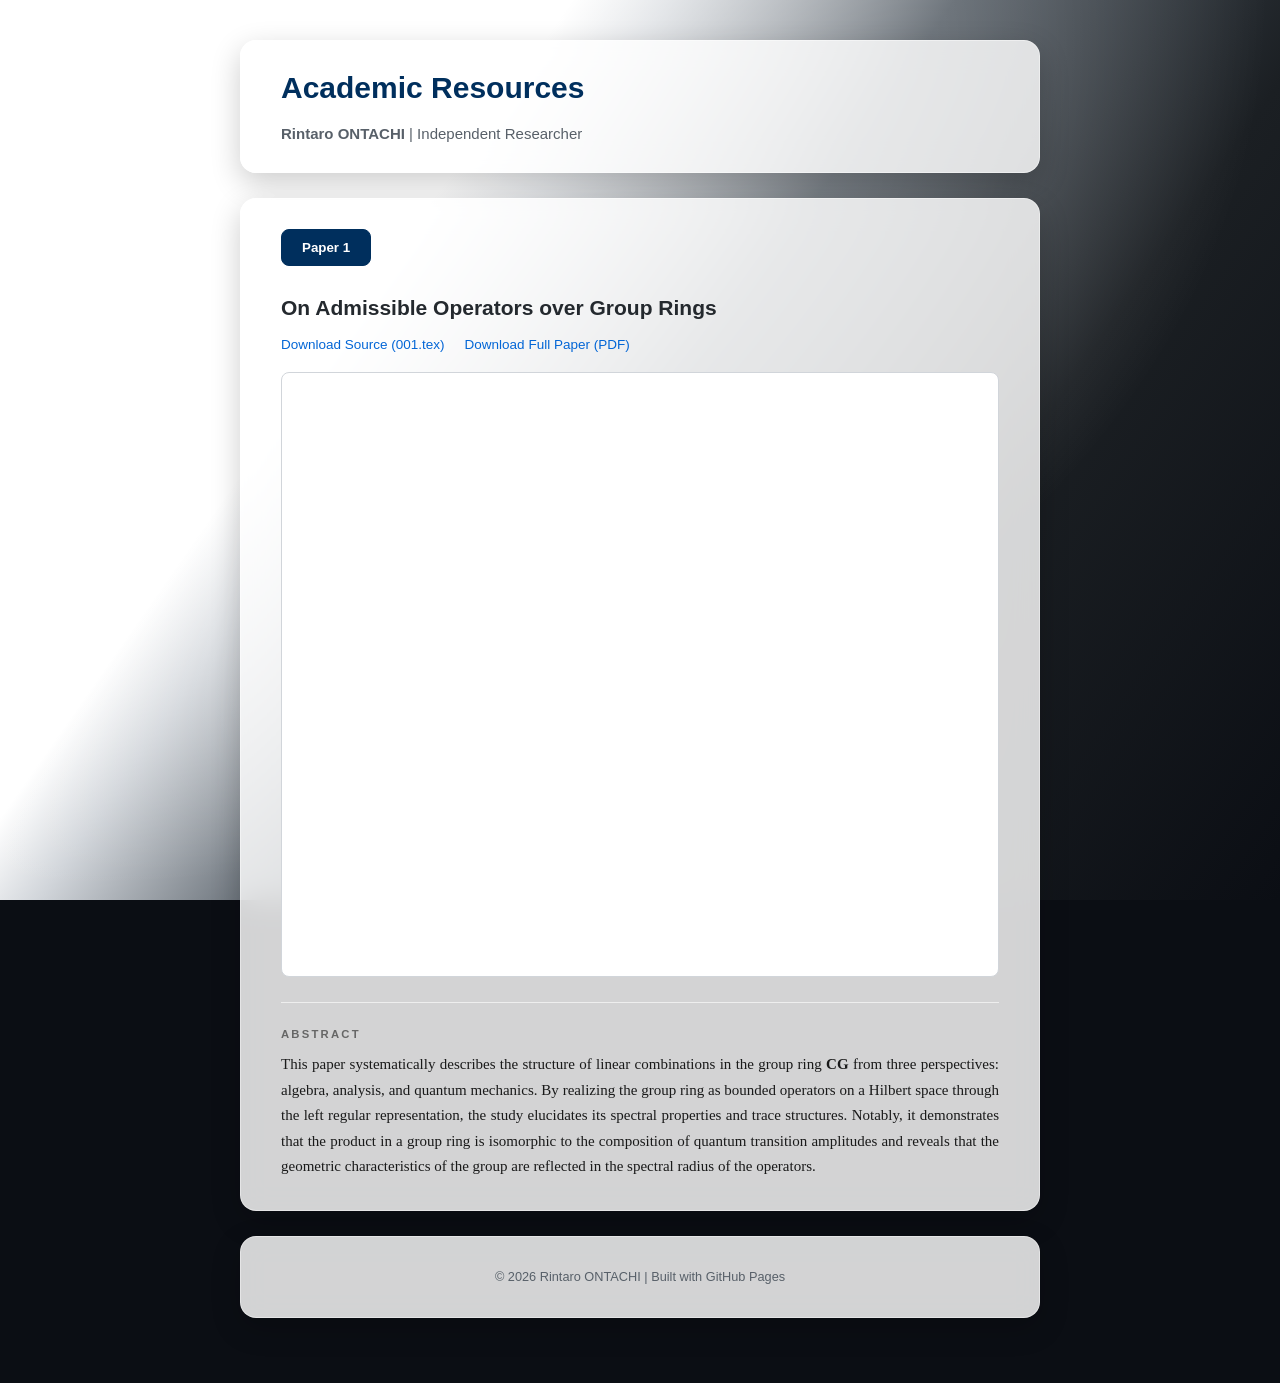
==== index.html @ bd94c6c4 "deploy: e13bf9826027f9e5d5afeaa0e0722c4ec1bb11e8" ====
<!DOCTYPE html>
<html lang="en">
<head>
    <script async src="https://www.googletagmanager.com/gtag/js?id=G-D9DGJTDV9B"></script>
    <script>
      window.dataLayer = window.dataLayer || [];
      function gtag(){dataLayer.push(arguments);}
      gtag('js', new Date());
      gtag('config', 'G-D9DGJTDV9B');
    </script>

    <meta charset="UTF-8">
    <meta name="viewport" content="width=device-width, initial-scale=1.0">
    <title>Rintaro ONTACHI | Academic Profile</title>

    <style>
        body {
            margin: 0; padding: 0; color: #24292e; font-size: 15px;
            font-family: -apple-system, BlinkMacSystemFont, "Segoe UI", Roboto, sans-serif;
            background-color: #0b0e14;
            background-image: 
                radial-gradient(at 0% 0%, rgba(255,255,255,0.9) 0%, transparent 70%),
                linear-gradient(125deg, #ffffff 0%, #ffffff 30%, #d1d5da 35%, #444d56 50%, #1b1f23 70%, #0b0e14 100%);
            background-attachment: fixed; min-height: 100vh;
            display: flex; justify-content: center; align-items: center;
        }

        .container { max-width: 800px; margin: 0 auto; padding: 40px 20px; width: 100%; }

        header, .research-card, footer {
            background-color: rgba(255, 255, 255, 0.82); 
            padding: 30px 40px; border-radius: 16px; margin-bottom: 25px; 
            backdrop-filter: blur(15px); -webkit-backdrop-filter: blur(15px); 
            box-shadow: 0 10px 30px rgba(0, 0, 0, 0.2); border: 1px solid rgba(255, 255, 255, 0.4);
        }

        header h1 { margin-top: 0; color: #002f5d; }
        header p { color: #586069; margin-bottom: 0; }

        .paper-selector { display: flex; gap: 10px; margin-bottom: 30px; flex-wrap: wrap; }
        .paper-btn { 
            padding: 10px 20px; border: 1px solid #d1d5da; background: #fff; 
            border-radius: 8px; cursor: pointer; font-weight: bold; transition: 0.2s;
        }
        .paper-btn.active { background: #002f5d; color: #fff; border-color: #002f5d; }
        .paper-btn:hover:not(.active) { background: #f6f8fa; }

        .pdf-container { margin: 20px 0; border: 1px solid #d1d5da; border-radius: 8px; overflow: hidden; background: white; }
        iframe { width: 100%; height: 600px; border: none; }

        .link-list { list-style: none; padding: 0; display: flex; gap: 20px; margin: 15px 0; }
        .link-list a { color: #0366d6; text-decoration: none; font-weight: 500; font-size: 0.9em; }
        .link-list a:hover { text-decoration: underline; }

        .abstract-container { border-top: 1px solid #eee; padding-top: 25px; margin-top: 25px; }
        .abstract-label { 
            font-size: 0.75em; text-transform: uppercase; letter-spacing: 0.2em; 
            color: #666; font-weight: bold; display: block; margin-bottom: 12px; 
        }
        .abstract-content { line-height: 1.7; text-align: justify; color: #1a1a1a; font-family: serif; }

        footer { text-align: center; font-size: 0.85em; color: #586069; padding: 20px; }
    </style>
</head>
<body>

<div class="container">
    <header>
        <h1>Academic Resources</h1>
        <p><strong>Rintaro ONTACHI</strong> | Independent Researcher</p>
    </header>

    <section class="research-card">
        <div class="paper-selector" id="paperSelector"></div>

        <div id="dynamicContent">
            <h2 id="paperTitle" style="font-size: 1.4em; margin-bottom: 10px;">Loading...</h2>
            
            <ul id="downloadLinks" class="link-list"></ul>

            <div class="pdf-container">
                <iframe id="pdfViewer" src="" title="Document Preview"></iframe>
            </div>

            <div class="abstract-container">
                <span class="abstract-label">Abstract</span>
                <div id="abstractText" class="abstract-content"></div>
            </div>
        </div>
    </section>

    <footer>
        <p>&copy; 2026 Rintaro ONTACHI | Built with GitHub Pages</p>
    </footer>
</div>

<script>
    // 論文データ
    const papers = [
        {
            label: "Paper 1",
            title: "On Admissible Operators over Group Rings",
            pdf: "001.pdf",
            tex: "001.tex",
            abstract: "This paper systematically describes the structure of linear combinations in the group ring <strong>CG</strong> from three perspectives: algebra, analysis, and quantum mechanics. By realizing the group ring as bounded operators on a Hilbert space through the left regular representation, the study elucidates its spectral properties and trace structures. Notably, it demonstrates that the product in a group ring is isomorphic to the composition of quantum transition amplitudes and reveals that the geometric characteristics of the group are reflected in the spectral radius of the operators."
        }
    ];

    const selector = document.getElementById('paperSelector');
    const titleEl = document.getElementById('paperTitle');
    const viewer = document.getElementById('pdfViewer');
    const abstractDiv = document.getElementById('abstractText');
    const downloadDiv = document.getElementById('downloadLinks');

    function updatePaper(index) {
        const p = papers[index];
        titleEl.innerText = p.title;
        viewer.src = p.pdf;
        abstractDiv.innerHTML = p.abstract;
        
        // ダウンロードリンクの更新
        downloadDiv.innerHTML = `
            <li><a href="${p.tex}" download>Download Source (${p.tex})</a></li>
            <li><a href="${p.pdf}" download>Download Full Paper (PDF)</a></li>
        `;

        // ボタンのアクティブ状態を更新
        document.querySelectorAll('.paper-btn').forEach((btn, i) => {
            btn.classList.toggle('active', i === index);
        });
    }

    // 初期化：ボタンの生成
    papers.forEach((p, index) => {
        const btn = document.createElement('button');
        btn.className = 'paper-btn';
        btn.innerText = p.label;
        btn.onclick = () => updatePaper(index);
        selector.appendChild(btn);
    });

    // 最初の論文を表示
    if (papers.length > 0) {
        updatePaper(0);
    }
</script>

</body>
</html>
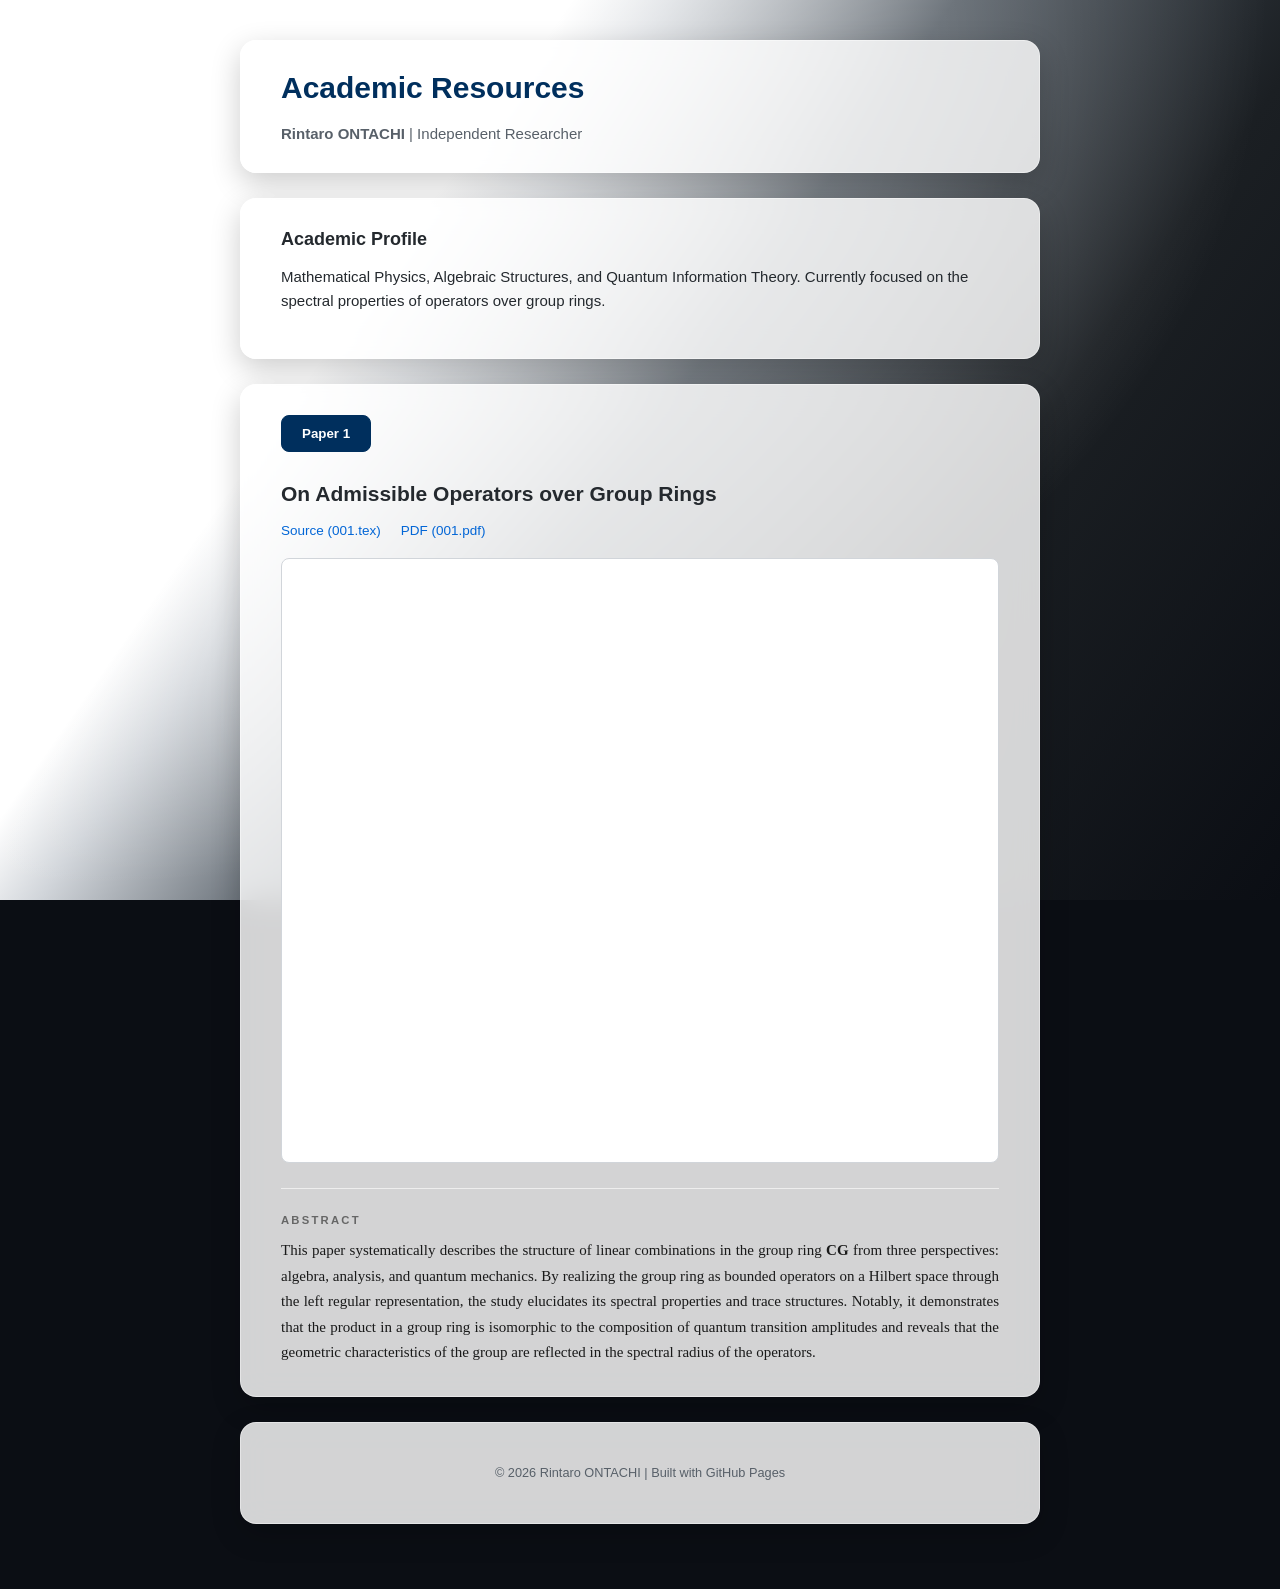
==== commit bf033ba5: "deploy: cae6d62e9027cabd6aa18f6fbbb267a55d6bdc14" ====
--- a/index.html
+++ b/index.html
@@ -27,7 +27,7 @@
 
         .container { max-width: 800px; margin: 0 auto; padding: 40px 20px; width: 100%; }
 
-        header, .research-card, footer {
+        header, .glass-section, footer, .research-card {
             background-color: rgba(255, 255, 255, 0.82); 
             padding: 30px 40px; border-radius: 16px; margin-bottom: 25px; 
             backdrop-filter: blur(15px); -webkit-backdrop-filter: blur(15px); 
@@ -50,8 +50,7 @@
 
         .link-list { list-style: none; padding: 0; display: flex; gap: 20px; margin: 15px 0; }
         .link-list a { color: #0366d6; text-decoration: none; font-weight: 500; font-size: 0.9em; }
-        .link-list a:hover { text-decoration: underline; }
-
+        
         .abstract-container { border-top: 1px solid #eee; padding-top: 25px; margin-top: 25px; }
         .abstract-label { 
             font-size: 0.75em; text-transform: uppercase; letter-spacing: 0.2em; 
@@ -59,7 +58,7 @@
         }
         .abstract-content { line-height: 1.7; text-align: justify; color: #1a1a1a; font-family: serif; }
 
-        footer { text-align: center; font-size: 0.85em; color: #586069; padding: 20px; }
+        footer { text-align: center; font-size: 0.85em; color: #586069; }
     </style>
 </head>
 <body>
@@ -69,6 +68,14 @@
         <h1>Academic Resources</h1>
         <p><strong>Rintaro ONTACHI</strong> | Independent Researcher</p>
     </header>
+
+    <section class="glass-section">
+        <h2 style="font-size: 1.2em; margin-top: 0;">Academic Profile</h2>
+        <p style="line-height: 1.6;">
+            Mathematical Physics, Algebraic Structures, and Quantum Information Theory. 
+            Currently focused on the spectral properties of operators over group rings.
+        </p>
+    </section>
 
     <section class="research-card">
         <div class="paper-selector" id="paperSelector"></div>
@@ -95,7 +102,7 @@
 </div>
 
 <script>
-    // 論文データ
+    // 論文データ：ここに追加することでタブが自動生成されます
     const papers = [
         {
             label: "Paper 1",
@@ -114,23 +121,23 @@
 
     function updatePaper(index) {
         const p = papers[index];
+        if (!p) return;
+
         titleEl.innerText = p.title;
         viewer.src = p.pdf;
         abstractDiv.innerHTML = p.abstract;
         
-        // ダウンロードリンクの更新
         downloadDiv.innerHTML = `
-            <li><a href="${p.tex}" download>Download Source (${p.tex})</a></li>
-            <li><a href="${p.pdf}" download>Download Full Paper (PDF)</a></li>
+            <li><a href="${p.tex}" download>Source (${p.tex})</a></li>
+            <li><a href="${p.pdf}" download>PDF (${p.pdf})</a></li>
         `;
 
-        // ボタンのアクティブ状態を更新
         document.querySelectorAll('.paper-btn').forEach((btn, i) => {
             btn.classList.toggle('active', i === index);
         });
     }
 
-    // 初期化：ボタンの生成
+    // タブ（ボタン）の生成
     papers.forEach((p, index) => {
         const btn = document.createElement('button');
         btn.className = 'paper-btn';
@@ -139,7 +146,7 @@
         selector.appendChild(btn);
     });
 
-    // 最初の論文を表示
+    // 初期表示
     if (papers.length > 0) {
         updatePaper(0);
     }
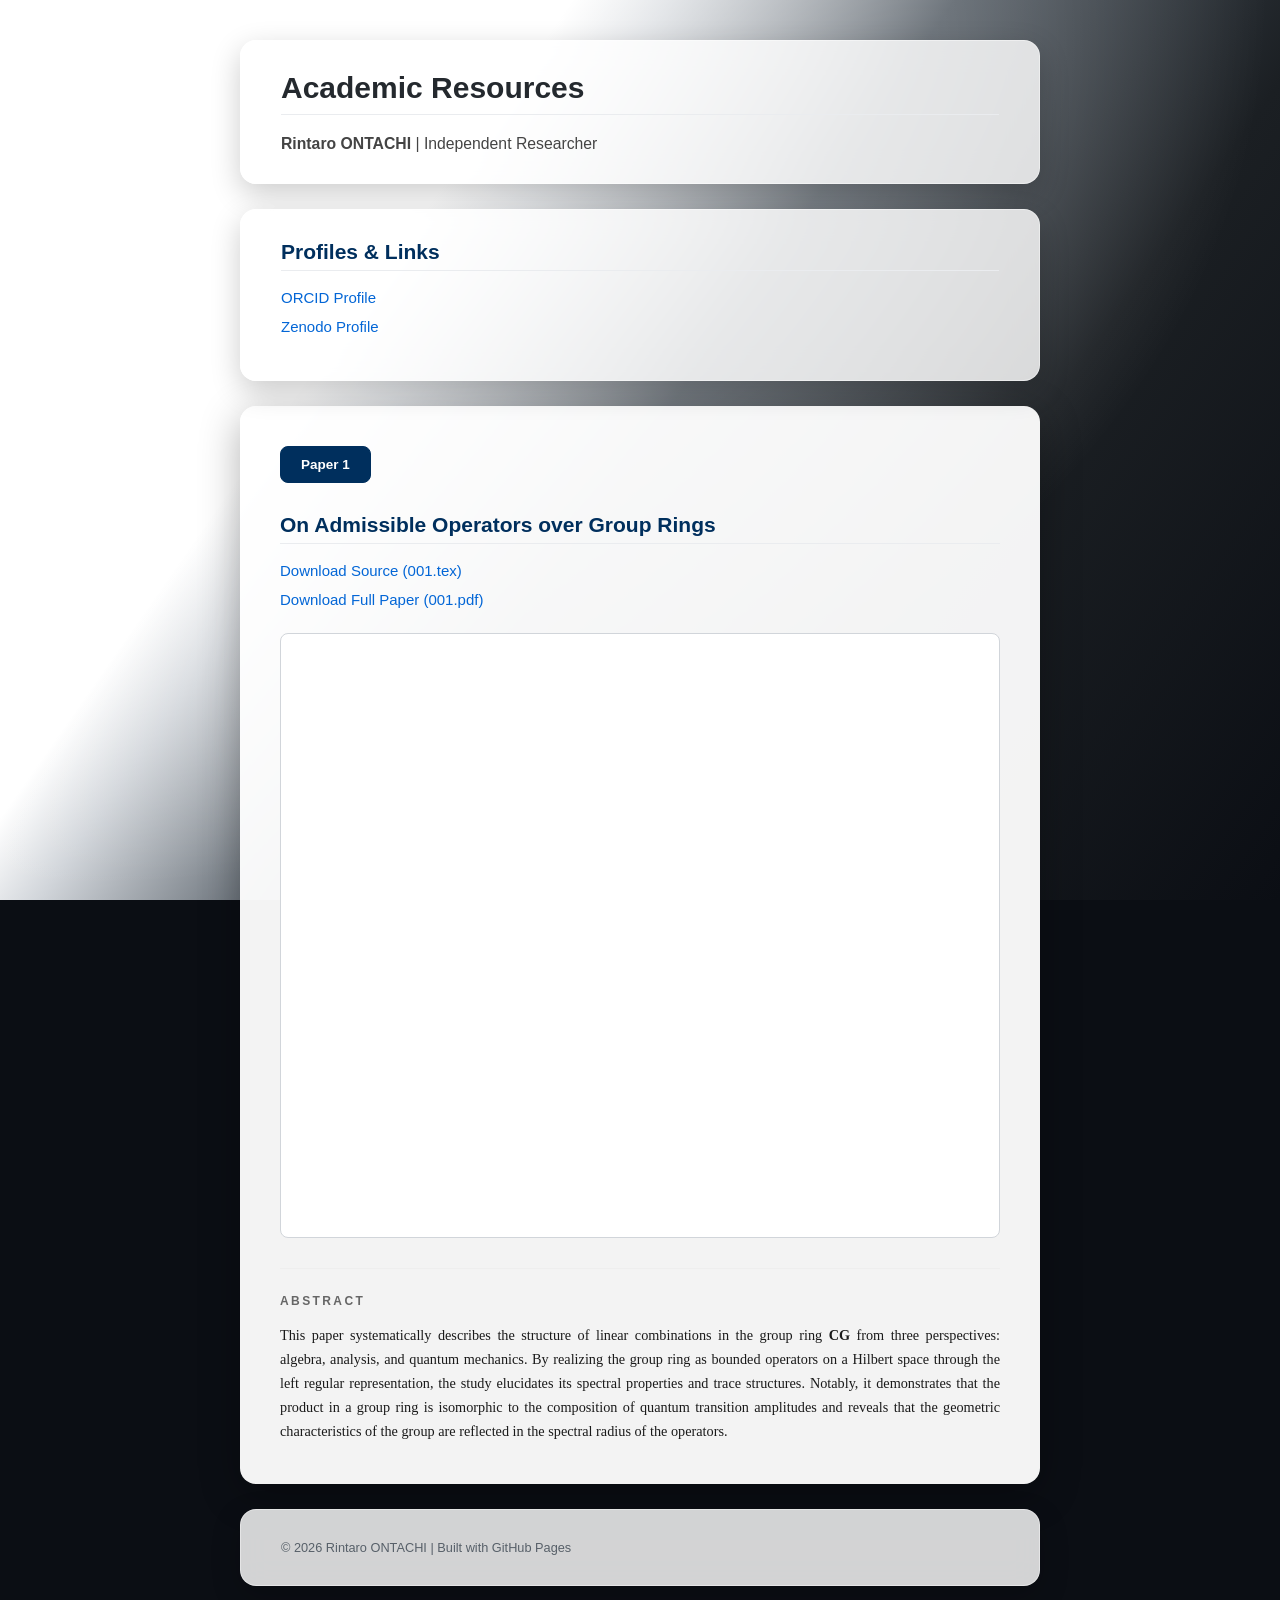
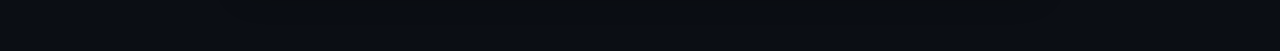
==== commit f59eda36: "deploy: 9fe5cca5b4192d9093bb62705ef74fa49d6bce9f" ====
--- a/index.html
+++ b/index.html
@@ -6,6 +6,7 @@
       window.dataLayer = window.dataLayer || [];
       function gtag(){dataLayer.push(arguments);}
       gtag('js', new Date());
+
       gtag('config', 'G-D9DGJTDV9B');
     </script>
 
@@ -22,43 +23,62 @@
                 radial-gradient(at 0% 0%, rgba(255,255,255,0.9) 0%, transparent 70%),
                 linear-gradient(125deg, #ffffff 0%, #ffffff 30%, #d1d5da 35%, #444d56 50%, #1b1f23 70%, #0b0e14 100%);
             background-attachment: fixed; min-height: 100vh;
-            display: flex; justify-content: center; align-items: center;
         }
 
-        .container { max-width: 800px; margin: 0 auto; padding: 40px 20px; width: 100%; }
+        .container { max-width: 800px; margin: 0 auto; padding: 40px 20px; }
 
-        header, .glass-section, footer, .research-card {
+        /* グラスモーフィズム共通 */
+        header, .glass-section, footer {
             background-color: rgba(255, 255, 255, 0.82); 
-            padding: 30px 40px; border-radius: 16px; margin-bottom: 25px; 
+            padding: 30px 40px;
+            border-radius: 16px; margin-bottom: 25px; 
             backdrop-filter: blur(15px); -webkit-backdrop-filter: blur(15px); 
-            box-shadow: 0 10px 30px rgba(0, 0, 0, 0.2); border: 1px solid rgba(255, 255, 255, 0.4);
+            box-shadow: 0 10px 30px rgba(0, 0, 0, 0.2);
+            border: 1px solid rgba(255, 255, 255, 0.4);
         }
 
-        header h1 { margin-top: 0; color: #002f5d; }
-        header p { color: #586069; margin-bottom: 0; }
+        /* 論文切り替えメインカード */
+        .research-card {
+            background-color: rgba(255, 255, 255, 0.95);
+            padding: 40px;
+            border-radius: 16px; margin-bottom: 25px; 
+            box-shadow: 0 10px 40px rgba(0, 0, 0, 0.3);
+        }
 
+        h1 { border-bottom: 1px solid #eaecef; padding-bottom: 0.3em; margin-top: 0; font-size: 2em; }
+        h2 { margin-top: 0; border-bottom: 1px solid #eaecef; padding-bottom: 0.3em; color: #002f5d; font-size: 1.4em; }
+
+        /* セレクターボタン */
         .paper-selector { display: flex; gap: 10px; margin-bottom: 30px; flex-wrap: wrap; }
-        .paper-btn { 
-            padding: 10px 20px; border: 1px solid #d1d5da; background: #fff; 
-            border-radius: 8px; cursor: pointer; font-weight: bold; transition: 0.2s;
+        .paper-btn {
+            padding: 10px 20px; border: 1px solid #d1d5da; background: #fff;
+            border-radius: 8px; cursor: pointer; font-size: 0.9em; transition: 0.2s; font-weight: bold;
         }
         .paper-btn.active { background: #002f5d; color: #fff; border-color: #002f5d; }
-        .paper-btn:hover:not(.active) { background: #f6f8fa; }
+        
+        .link-list { list-style: none; padding: 0; }
+        .link-list li { margin-bottom: 12px; }
+        .link-list a { color: #0366d6; text-decoration: none; font-weight: 500; }
 
-        .pdf-container { margin: 20px 0; border: 1px solid #d1d5da; border-radius: 8px; overflow: hidden; background: white; }
+        /* プレビューエリア */
+        .pdf-container {
+            margin: 20px 0 30px 0; border: 1px solid #d1d5da; border-radius: 8px;
+            overflow: hidden; background: #fff;
+        }
         iframe { width: 100%; height: 600px; border: none; }
 
-        .link-list { list-style: none; padding: 0; display: flex; gap: 20px; margin: 15px 0; }
-        .link-list a { color: #0366d6; text-decoration: none; font-weight: 500; font-size: 0.9em; }
-        
-        .abstract-container { border-top: 1px solid #eee; padding-top: 25px; margin-top: 25px; }
-        .abstract-label { 
-            font-size: 0.75em; text-transform: uppercase; letter-spacing: 0.2em; 
-            color: #666; font-weight: bold; display: block; margin-bottom: 12px; 
+        /* Abstract装飾 */
+        .abstract-container { border-top: 1px solid #eee; padding-top: 25px; }
+        .abstract-label {
+            font-size: 0.8em; text-transform: uppercase; letter-spacing: 0.2em;
+            color: #666; margin-bottom: 15px; font-weight: bold; display: block;
         }
-        .abstract-content { line-height: 1.7; text-align: justify; color: #1a1a1a; font-family: serif; }
+        .abstract-content {
+            font-family: 'EB Garamond', serif; font-size: 0.95em;
+            line-height: 1.7; color: #1a1a1a; text-align: justify;
+        }
 
-        footer { text-align: center; font-size: 0.85em; color: #586069; }
+        footer p { margin: 0; font-size: 0.85em; color: #586069; }
     </style>
 </head>
 <body>
@@ -66,24 +86,25 @@
 <div class="container">
     <header>
         <h1>Academic Resources</h1>
-        <p><strong>Rintaro ONTACHI</strong> | Independent Researcher</p>
+        <p style="font-size: 1.05em; color: #444; margin: 10px 0 0 0;"><strong>Rintaro ONTACHI</strong> | Independent Researcher</p>
     </header>
 
     <section class="glass-section">
-        <h2 style="font-size: 1.2em; margin-top: 0;">Academic Profile</h2>
-        <p style="line-height: 1.6;">
-            Mathematical Physics, Algebraic Structures, and Quantum Information Theory. 
-            Currently focused on the spectral properties of operators over group rings.
-        </p>
+        <h2>Profiles & Links</h2>
+        <ul class="link-list">
+            <li><a href="https://orcid.org/0009-0008-9733-8193" target="_blank">ORCID Profile</a></li>
+            <li><a href="https://zenodo.org/search?q=metadata.creators.person_or_org.name%3A%22Ontachi%2C%20Rintaro%22" target="_blank">Zenodo Profile</a></li>
+        </ul>
     </section>
 
     <section class="research-card">
         <div class="paper-selector" id="paperSelector"></div>
 
         <div id="dynamicContent">
-            <h2 id="paperTitle" style="font-size: 1.4em; margin-bottom: 10px;">Loading...</h2>
+            <h2 id="paperTitle">Loading...</h2>
             
-            <ul id="downloadLinks" class="link-list"></ul>
+            <ul id="downloadLinks" class="link-list" style="margin-bottom: 25px;">
+                </ul>
 
             <div class="pdf-container">
                 <iframe id="pdfViewer" src="" title="Document Preview"></iframe>
@@ -91,7 +112,8 @@
 
             <div class="abstract-container">
                 <span class="abstract-label">Abstract</span>
-                <div id="abstractText" class="abstract-content"></div>
+                <div id="abstractText" class="abstract-content">
+                    </div>
             </div>
         </div>
     </section>
@@ -102,7 +124,7 @@
 </div>
 
 <script>
-    // 論文データ：ここに追加することでタブが自動生成されます
+    // 論文ごとのデータ設定
     const papers = [
         {
             label: "Paper 1",
@@ -121,15 +143,13 @@
 
     function updatePaper(index) {
         const p = papers[index];
-        if (!p) return;
-
+        
         titleEl.innerText = p.title;
         viewer.src = p.pdf;
         abstractDiv.innerHTML = p.abstract;
-        
         downloadDiv.innerHTML = `
-            <li><a href="${p.tex}" download>Source (${p.tex})</a></li>
-            <li><a href="${p.pdf}" download>PDF (${p.pdf})</a></li>
+            <li><a href="${p.tex}" download>Download Source (${p.tex})</a></li>
+            <li><a href="${p.pdf}" download>Download Full Paper (${p.pdf})</a></li>
         `;
 
         document.querySelectorAll('.paper-btn').forEach((btn, i) => {
@@ -137,7 +157,6 @@
         });
     }
 
-    // タブ（ボタン）の生成
     papers.forEach((p, index) => {
         const btn = document.createElement('button');
         btn.className = 'paper-btn';
@@ -146,10 +165,7 @@
         selector.appendChild(btn);
     });
 
-    // 初期表示
-    if (papers.length > 0) {
-        updatePaper(0);
-    }
+    updatePaper(0);
 </script>
 
 </body>
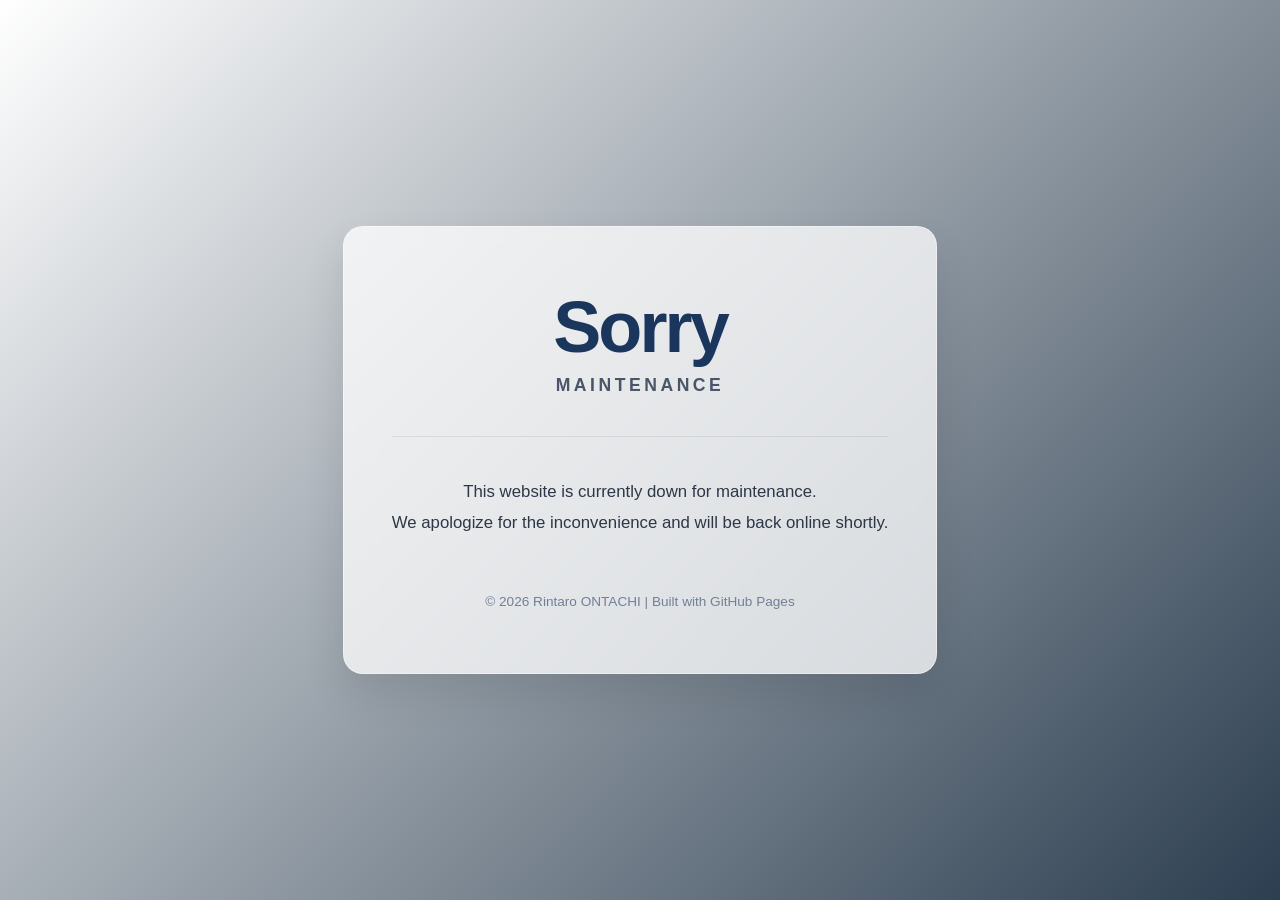
==== commit 59e6b3ff: "deploy: 9fe5cca5b4192d9093bb62705ef74fa49d6bce9f" ====
--- a/index.html
+++ b/index.html
@@ -12,161 +12,83 @@
 
     <meta charset="UTF-8">
     <meta name="viewport" content="width=device-width, initial-scale=1.0">
-    <title>Rintaro ONTACHI | Academic Profile</title>
-
+    <title>Maintenance - Academic Resources</title>
     <style>
-        body {
-            margin: 0; padding: 0; color: #24292e; font-size: 15px;
-            font-family: -apple-system, BlinkMacSystemFont, "Segoe UI", Roboto, sans-serif;
-            background-color: #0b0e14;
-            background-image: 
-                radial-gradient(at 0% 0%, rgba(255,255,255,0.9) 0%, transparent 70%),
-                linear-gradient(125deg, #ffffff 0%, #ffffff 30%, #d1d5da 35%, #444d56 50%, #1b1f23 70%, #0b0e14 100%);
-            background-attachment: fixed; min-height: 100vh;
+        body, html {
+            margin: 0;
+            padding: 0;
+            height: 100%;
+            font-family: 'Helvetica Neue', Arial, sans-serif;
+            /* 白と単色（グレー/ネイビー系）のグラデーション */
+            background: linear-gradient(135deg, #ffffff 0%, #2c3e50 100%);
+            background-attachment: fixed;
+            display: flex;
+            justify-content: center;
+            align-items: center;
+            color: #1a202c;
         }
 
-        .container { max-width: 800px; margin: 0 auto; padding: 40px 20px; }
-
-        /* グラスモーフィズム共通 */
-        header, .glass-section, footer {
-            background-color: rgba(255, 255, 255, 0.82); 
-            padding: 30px 40px;
-            border-radius: 16px; margin-bottom: 25px; 
-            backdrop-filter: blur(15px); -webkit-backdrop-filter: blur(15px); 
-            box-shadow: 0 10px 30px rgba(0, 0, 0, 0.2);
+        .maintenance-card {
+            background: rgba(255, 255, 255, 0.75);
+            backdrop-filter: blur(15px);
+            -webkit-backdrop-filter: blur(15px);
+            padding: 4rem 3rem;
+            border-radius: 20px;
+            box-shadow: 0 20px 40px rgba(0, 0, 0, 0.1);
+            max-width: 600px;
+            width: 85%;
+            text-align: center;
             border: 1px solid rgba(255, 255, 255, 0.4);
         }
 
-        /* 論文切り替えメインカード */
-        .research-card {
-            background-color: rgba(255, 255, 255, 0.95);
-            padding: 40px;
-            border-radius: 16px; margin-bottom: 25px; 
-            box-shadow: 0 10px 40px rgba(0, 0, 0, 0.3);
+        .title {
+            font-size: 4.5rem;
+            font-weight: 800;
+            margin: 0;
+            letter-spacing: -0.04em;
+            color: #1a365d; /* 濃い紺色 */
+            line-height: 1;
         }
 
-        h1 { border-bottom: 1px solid #eaecef; padding-bottom: 0.3em; margin-top: 0; font-size: 2em; }
-        h2 { margin-top: 0; border-bottom: 1px solid #eaecef; padding-bottom: 0.3em; color: #002f5d; font-size: 1.4em; }
-
-        /* セレクターボタン */
-        .paper-selector { display: flex; gap: 10px; margin-bottom: 30px; flex-wrap: wrap; }
-        .paper-btn {
-            padding: 10px 20px; border: 1px solid #d1d5da; background: #fff;
-            border-radius: 8px; cursor: pointer; font-size: 0.9em; transition: 0.2s; font-weight: bold;
-        }
-        .paper-btn.active { background: #002f5d; color: #fff; border-color: #002f5d; }
-        
-        .link-list { list-style: none; padding: 0; }
-        .link-list li { margin-bottom: 12px; }
-        .link-list a { color: #0366d6; text-decoration: none; font-weight: 500; }
-
-        /* プレビューエリア */
-        .pdf-container {
-            margin: 20px 0 30px 0; border: 1px solid #d1d5da; border-radius: 8px;
-            overflow: hidden; background: #fff;
-        }
-        iframe { width: 100%; height: 600px; border: none; }
-
-        /* Abstract装飾 */
-        .abstract-container { border-top: 1px solid #eee; padding-top: 25px; }
-        .abstract-label {
-            font-size: 0.8em; text-transform: uppercase; letter-spacing: 0.2em;
-            color: #666; margin-bottom: 15px; font-weight: bold; display: block;
-        }
-        .abstract-content {
-            font-family: 'EB Garamond', serif; font-size: 0.95em;
-            line-height: 1.7; color: #1a1a1a; text-align: justify;
+        .subtitle {
+            font-size: 1.1rem;
+            font-weight: 600;
+            margin-top: 0.75rem;
+            margin-bottom: 2.5rem;
+            color: #4a5568;
+            text-transform: uppercase;
+            letter-spacing: 0.2em;
         }
 
-        footer p { margin: 0; font-size: 0.85em; color: #586069; }
+        .message {
+            font-size: 1.05rem;
+            line-height: 1.8;
+            color: #2d3748;
+            border-top: 1px solid rgba(0, 0, 0, 0.08);
+            padding-top: 2.5rem;
+        }
+
+        .brand-name {
+            font-size: 0.85rem;
+            margin-top: 3.5rem;
+            color: #718096;
+            font-weight: 500;
+        }
     </style>
 </head>
 <body>
 
-<div class="container">
-    <header>
-        <h1>Academic Resources</h1>
-        <p style="font-size: 1.05em; color: #444; margin: 10px 0 0 0;"><strong>Rintaro ONTACHI</strong> | Independent Researcher</p>
-    </header>
+    <div class="maintenance-card">
+        <h1 class="title">Sorry</h1>
+        <div class="subtitle">Maintenance</div>
+        
+        <p class="message">
+            This website is currently down for maintenance.<br>
+            We apologize for the inconvenience and will be back online shortly.
+        </p>
 
-    <section class="glass-section">
-        <h2>Profiles & Links</h2>
-        <ul class="link-list">
-            <li><a href="https://orcid.org/0009-0008-9733-8193" target="_blank">ORCID Profile</a></li>
-            <li><a href="https://zenodo.org/search?q=metadata.creators.person_or_org.name%3A%22Ontachi%2C%20Rintaro%22" target="_blank">Zenodo Profile</a></li>
-        </ul>
-    </section>
-
-    <section class="research-card">
-        <div class="paper-selector" id="paperSelector"></div>
-
-        <div id="dynamicContent">
-            <h2 id="paperTitle">Loading...</h2>
-            
-            <ul id="downloadLinks" class="link-list" style="margin-bottom: 25px;">
-                </ul>
-
-            <div class="pdf-container">
-                <iframe id="pdfViewer" src="" title="Document Preview"></iframe>
-            </div>
-
-            <div class="abstract-container">
-                <span class="abstract-label">Abstract</span>
-                <div id="abstractText" class="abstract-content">
-                    </div>
-            </div>
-        </div>
-    </section>
-
-    <footer>
-        <p>&copy; 2026 Rintaro ONTACHI | Built with GitHub Pages</p>
-    </footer>
-</div>
-
-<script>
-    // 論文ごとのデータ設定
-    const papers = [
-        {
-            label: "Paper 1",
-            title: "On Admissible Operators over Group Rings",
-            pdf: "001.pdf",
-            tex: "001.tex",
-            abstract: "This paper systematically describes the structure of linear combinations in the group ring <strong>CG</strong> from three perspectives: algebra, analysis, and quantum mechanics. By realizing the group ring as bounded operators on a Hilbert space through the left regular representation, the study elucidates its spectral properties and trace structures. Notably, it demonstrates that the product in a group ring is isomorphic to the composition of quantum transition amplitudes and reveals that the geometric characteristics of the group are reflected in the spectral radius of the operators."
-        }
-    ];
-
-    const selector = document.getElementById('paperSelector');
-    const titleEl = document.getElementById('paperTitle');
-    const viewer = document.getElementById('pdfViewer');
-    const abstractDiv = document.getElementById('abstractText');
-    const downloadDiv = document.getElementById('downloadLinks');
-
-    function updatePaper(index) {
-        const p = papers[index];
-        
-        titleEl.innerText = p.title;
-        viewer.src = p.pdf;
-        abstractDiv.innerHTML = p.abstract;
-        downloadDiv.innerHTML = `
-            <li><a href="${p.tex}" download>Download Source (${p.tex})</a></li>
-            <li><a href="${p.pdf}" download>Download Full Paper (${p.pdf})</a></li>
-        `;
-
-        document.querySelectorAll('.paper-btn').forEach((btn, i) => {
-            btn.classList.toggle('active', i === index);
-        });
-    }
-
-    papers.forEach((p, index) => {
-        const btn = document.createElement('button');
-        btn.className = 'paper-btn';
-        btn.innerText = p.label;
-        btn.onclick = () => updatePaper(index);
-        selector.appendChild(btn);
-    });
-
-    updatePaper(0);
-</script>
+        <div class="brand-name">© 2026 Rintaro ONTACHI | Built with GitHub Pages</div>
+    </div>
 
 </body>
 </html>
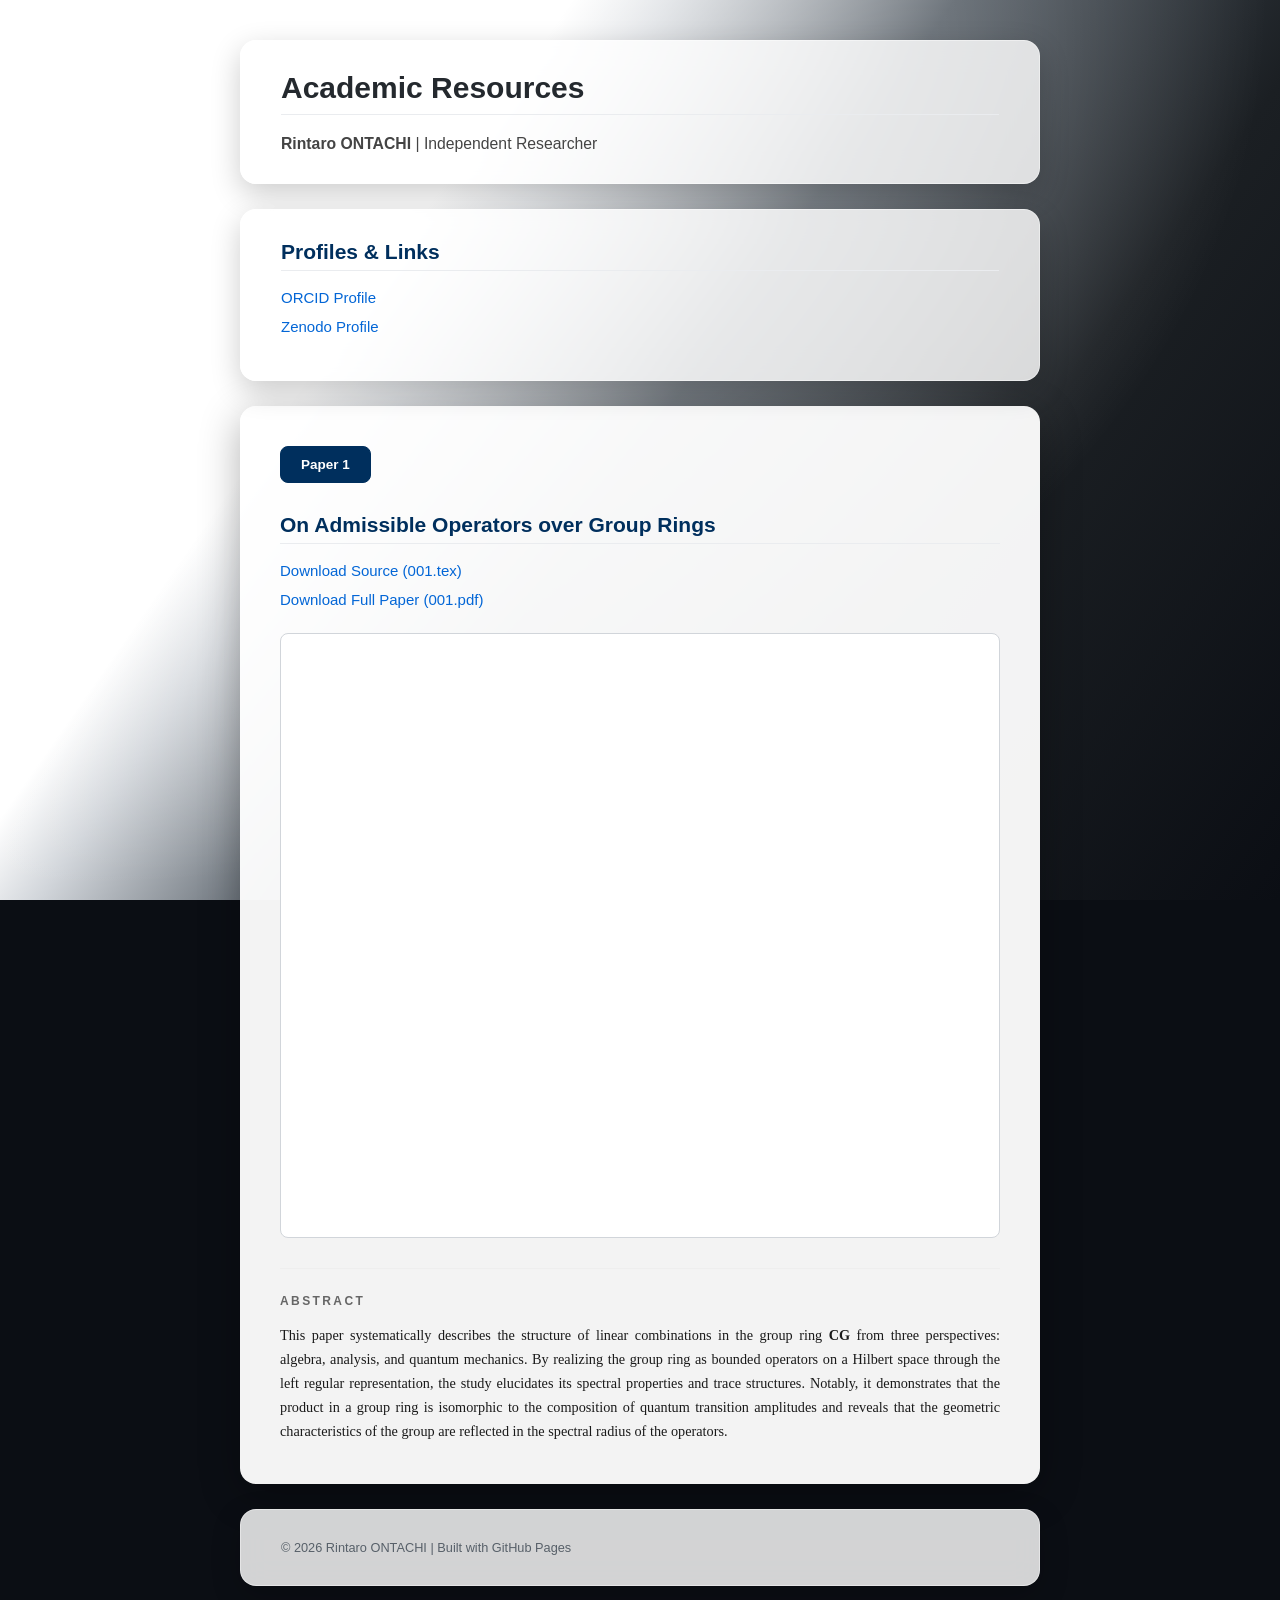
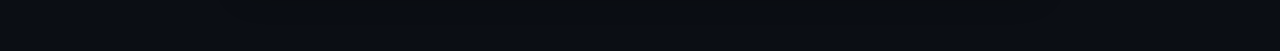
==== commit d78e4a5d: "deploy: 9fe5cca5b4192d9093bb62705ef74fa49d6bce9f" ====
--- a/index.html
+++ b/index.html
@@ -12,83 +12,161 @@
 
     <meta charset="UTF-8">
     <meta name="viewport" content="width=device-width, initial-scale=1.0">
-    <title>Maintenance - Academic Resources</title>
+    <title>Rintaro ONTACHI | Academic Profile</title>
+
     <style>
-        body, html {
-            margin: 0;
-            padding: 0;
-            height: 100%;
-            font-family: 'Helvetica Neue', Arial, sans-serif;
-            /* 白と単色（グレー/ネイビー系）のグラデーション */
-            background: linear-gradient(135deg, #ffffff 0%, #2c3e50 100%);
-            background-attachment: fixed;
-            display: flex;
-            justify-content: center;
-            align-items: center;
-            color: #1a202c;
+        body {
+            margin: 0; padding: 0; color: #24292e; font-size: 15px;
+            font-family: -apple-system, BlinkMacSystemFont, "Segoe UI", Roboto, sans-serif;
+            background-color: #0b0e14;
+            background-image: 
+                radial-gradient(at 0% 0%, rgba(255,255,255,0.9) 0%, transparent 70%),
+                linear-gradient(125deg, #ffffff 0%, #ffffff 30%, #d1d5da 35%, #444d56 50%, #1b1f23 70%, #0b0e14 100%);
+            background-attachment: fixed; min-height: 100vh;
         }
 
-        .maintenance-card {
-            background: rgba(255, 255, 255, 0.75);
-            backdrop-filter: blur(15px);
-            -webkit-backdrop-filter: blur(15px);
-            padding: 4rem 3rem;
-            border-radius: 20px;
-            box-shadow: 0 20px 40px rgba(0, 0, 0, 0.1);
-            max-width: 600px;
-            width: 85%;
-            text-align: center;
+        .container { max-width: 800px; margin: 0 auto; padding: 40px 20px; }
+
+        /* グラスモーフィズム共通 */
+        header, .glass-section, footer {
+            background-color: rgba(255, 255, 255, 0.82); 
+            padding: 30px 40px;
+            border-radius: 16px; margin-bottom: 25px; 
+            backdrop-filter: blur(15px); -webkit-backdrop-filter: blur(15px); 
+            box-shadow: 0 10px 30px rgba(0, 0, 0, 0.2);
             border: 1px solid rgba(255, 255, 255, 0.4);
         }
 
-        .title {
-            font-size: 4.5rem;
-            font-weight: 800;
-            margin: 0;
-            letter-spacing: -0.04em;
-            color: #1a365d; /* 濃い紺色 */
-            line-height: 1;
+        /* 論文切り替えメインカード */
+        .research-card {
+            background-color: rgba(255, 255, 255, 0.95);
+            padding: 40px;
+            border-radius: 16px; margin-bottom: 25px; 
+            box-shadow: 0 10px 40px rgba(0, 0, 0, 0.3);
         }
 
-        .subtitle {
-            font-size: 1.1rem;
-            font-weight: 600;
-            margin-top: 0.75rem;
-            margin-bottom: 2.5rem;
-            color: #4a5568;
-            text-transform: uppercase;
-            letter-spacing: 0.2em;
+        h1 { border-bottom: 1px solid #eaecef; padding-bottom: 0.3em; margin-top: 0; font-size: 2em; }
+        h2 { margin-top: 0; border-bottom: 1px solid #eaecef; padding-bottom: 0.3em; color: #002f5d; font-size: 1.4em; }
+
+        /* セレクターボタン */
+        .paper-selector { display: flex; gap: 10px; margin-bottom: 30px; flex-wrap: wrap; }
+        .paper-btn {
+            padding: 10px 20px; border: 1px solid #d1d5da; background: #fff;
+            border-radius: 8px; cursor: pointer; font-size: 0.9em; transition: 0.2s; font-weight: bold;
+        }
+        .paper-btn.active { background: #002f5d; color: #fff; border-color: #002f5d; }
+        
+        .link-list { list-style: none; padding: 0; }
+        .link-list li { margin-bottom: 12px; }
+        .link-list a { color: #0366d6; text-decoration: none; font-weight: 500; }
+
+        /* プレビューエリア */
+        .pdf-container {
+            margin: 20px 0 30px 0; border: 1px solid #d1d5da; border-radius: 8px;
+            overflow: hidden; background: #fff;
+        }
+        iframe { width: 100%; height: 600px; border: none; }
+
+        /* Abstract装飾 */
+        .abstract-container { border-top: 1px solid #eee; padding-top: 25px; }
+        .abstract-label {
+            font-size: 0.8em; text-transform: uppercase; letter-spacing: 0.2em;
+            color: #666; margin-bottom: 15px; font-weight: bold; display: block;
+        }
+        .abstract-content {
+            font-family: 'EB Garamond', serif; font-size: 0.95em;
+            line-height: 1.7; color: #1a1a1a; text-align: justify;
         }
 
-        .message {
-            font-size: 1.05rem;
-            line-height: 1.8;
-            color: #2d3748;
-            border-top: 1px solid rgba(0, 0, 0, 0.08);
-            padding-top: 2.5rem;
-        }
-
-        .brand-name {
-            font-size: 0.85rem;
-            margin-top: 3.5rem;
-            color: #718096;
-            font-weight: 500;
-        }
+        footer p { margin: 0; font-size: 0.85em; color: #586069; }
     </style>
 </head>
 <body>
 
-    <div class="maintenance-card">
-        <h1 class="title">Sorry</h1>
-        <div class="subtitle">Maintenance</div>
+<div class="container">
+    <header>
+        <h1>Academic Resources</h1>
+        <p style="font-size: 1.05em; color: #444; margin: 10px 0 0 0;"><strong>Rintaro ONTACHI</strong> | Independent Researcher</p>
+    </header>
+
+    <section class="glass-section">
+        <h2>Profiles & Links</h2>
+        <ul class="link-list">
+            <li><a href="https://orcid.org/0009-0008-9733-8193" target="_blank">ORCID Profile</a></li>
+            <li><a href="https://zenodo.org/search?q=metadata.creators.person_or_org.name%3A%22Ontachi%2C%20Rintaro%22" target="_blank">Zenodo Profile</a></li>
+        </ul>
+    </section>
+
+    <section class="research-card">
+        <div class="paper-selector" id="paperSelector"></div>
+
+        <div id="dynamicContent">
+            <h2 id="paperTitle">Loading...</h2>
+            
+            <ul id="downloadLinks" class="link-list" style="margin-bottom: 25px;">
+                </ul>
+
+            <div class="pdf-container">
+                <iframe id="pdfViewer" src="" title="Document Preview"></iframe>
+            </div>
+
+            <div class="abstract-container">
+                <span class="abstract-label">Abstract</span>
+                <div id="abstractText" class="abstract-content">
+                    </div>
+            </div>
+        </div>
+    </section>
+
+    <footer>
+        <p>&copy; 2026 Rintaro ONTACHI | Built with GitHub Pages</p>
+    </footer>
+</div>
+
+<script>
+    // 論文ごとのデータ設定
+    const papers = [
+        {
+            label: "Paper 1",
+            title: "On Admissible Operators over Group Rings",
+            pdf: "001.pdf",
+            tex: "001.tex",
+            abstract: "This paper systematically describes the structure of linear combinations in the group ring <strong>CG</strong> from three perspectives: algebra, analysis, and quantum mechanics. By realizing the group ring as bounded operators on a Hilbert space through the left regular representation, the study elucidates its spectral properties and trace structures. Notably, it demonstrates that the product in a group ring is isomorphic to the composition of quantum transition amplitudes and reveals that the geometric characteristics of the group are reflected in the spectral radius of the operators."
+        }
+    ];
+
+    const selector = document.getElementById('paperSelector');
+    const titleEl = document.getElementById('paperTitle');
+    const viewer = document.getElementById('pdfViewer');
+    const abstractDiv = document.getElementById('abstractText');
+    const downloadDiv = document.getElementById('downloadLinks');
+
+    function updatePaper(index) {
+        const p = papers[index];
         
-        <p class="message">
-            This website is currently down for maintenance.<br>
-            We apologize for the inconvenience and will be back online shortly.
-        </p>
+        titleEl.innerText = p.title;
+        viewer.src = p.pdf;
+        abstractDiv.innerHTML = p.abstract;
+        downloadDiv.innerHTML = `
+            <li><a href="${p.tex}" download>Download Source (${p.tex})</a></li>
+            <li><a href="${p.pdf}" download>Download Full Paper (${p.pdf})</a></li>
+        `;
 
-        <div class="brand-name">© 2026 Rintaro ONTACHI | Built with GitHub Pages</div>
-    </div>
+        document.querySelectorAll('.paper-btn').forEach((btn, i) => {
+            btn.classList.toggle('active', i === index);
+        });
+    }
+
+    papers.forEach((p, index) => {
+        const btn = document.createElement('button');
+        btn.className = 'paper-btn';
+        btn.innerText = p.label;
+        btn.onclick = () => updatePaper(index);
+        selector.appendChild(btn);
+    });
+
+    updatePaper(0);
+</script>
 
 </body>
 </html>
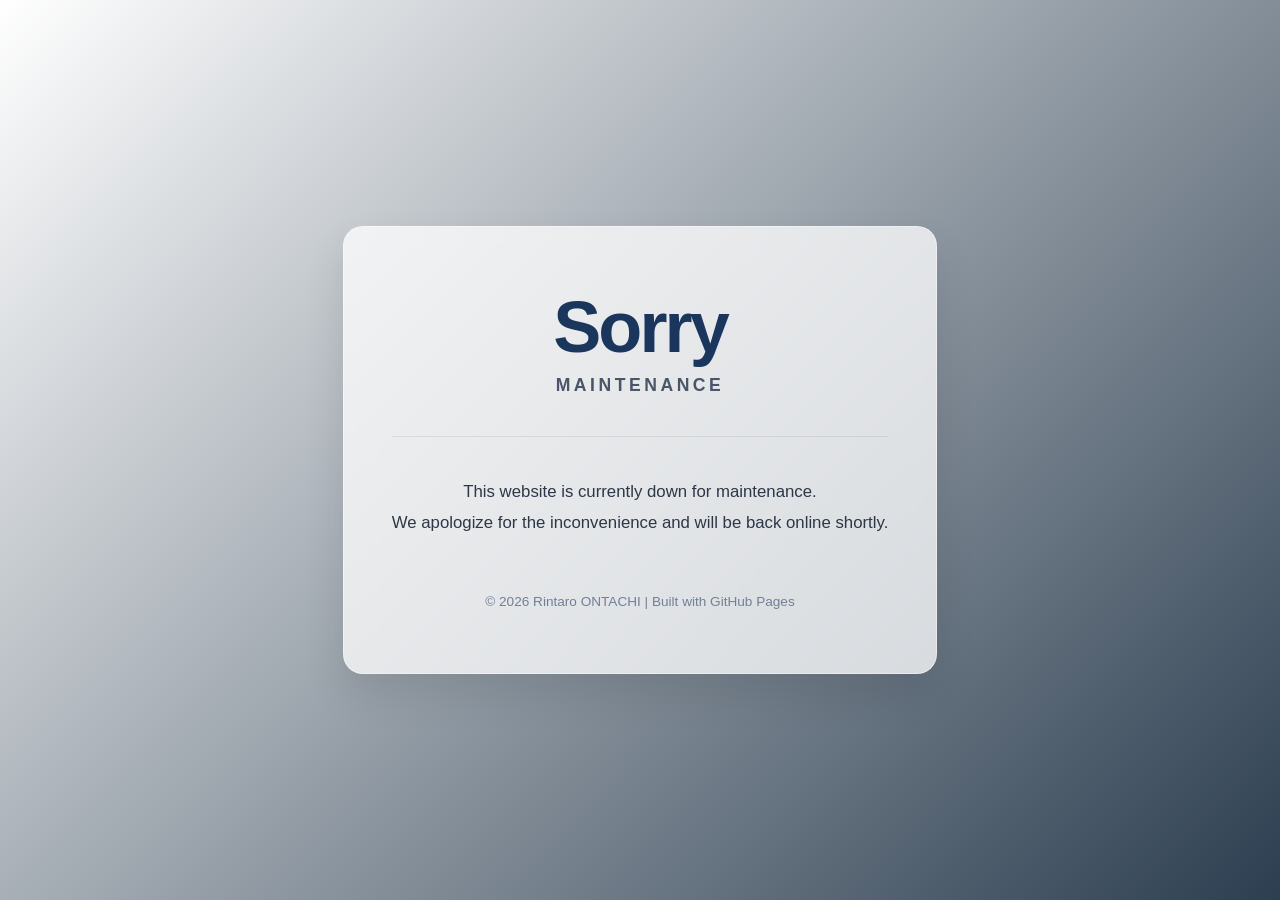
==== commit 116fd2d1: "deploy: 9fe5cca5b4192d9093bb62705ef74fa49d6bce9f" ====
--- a/index.html
+++ b/index.html
@@ -12,161 +12,83 @@
 
     <meta charset="UTF-8">
     <meta name="viewport" content="width=device-width, initial-scale=1.0">
-    <title>Rintaro ONTACHI | Academic Profile</title>
-
+    <title>Maintenance - Academic Resources</title>
     <style>
-        body {
-            margin: 0; padding: 0; color: #24292e; font-size: 15px;
-            font-family: -apple-system, BlinkMacSystemFont, "Segoe UI", Roboto, sans-serif;
-            background-color: #0b0e14;
-            background-image: 
-                radial-gradient(at 0% 0%, rgba(255,255,255,0.9) 0%, transparent 70%),
-                linear-gradient(125deg, #ffffff 0%, #ffffff 30%, #d1d5da 35%, #444d56 50%, #1b1f23 70%, #0b0e14 100%);
-            background-attachment: fixed; min-height: 100vh;
+        body, html {
+            margin: 0;
+            padding: 0;
+            height: 100%;
+            font-family: 'Helvetica Neue', Arial, sans-serif;
+            /* 白と単色（グレー/ネイビー系）のグラデーション */
+            background: linear-gradient(135deg, #ffffff 0%, #2c3e50 100%);
+            background-attachment: fixed;
+            display: flex;
+            justify-content: center;
+            align-items: center;
+            color: #1a202c;
         }
 
-        .container { max-width: 800px; margin: 0 auto; padding: 40px 20px; }
-
-        /* グラスモーフィズム共通 */
-        header, .glass-section, footer {
-            background-color: rgba(255, 255, 255, 0.82); 
-            padding: 30px 40px;
-            border-radius: 16px; margin-bottom: 25px; 
-            backdrop-filter: blur(15px); -webkit-backdrop-filter: blur(15px); 
-            box-shadow: 0 10px 30px rgba(0, 0, 0, 0.2);
+        .maintenance-card {
+            background: rgba(255, 255, 255, 0.75);
+            backdrop-filter: blur(15px);
+            -webkit-backdrop-filter: blur(15px);
+            padding: 4rem 3rem;
+            border-radius: 20px;
+            box-shadow: 0 20px 40px rgba(0, 0, 0, 0.1);
+            max-width: 600px;
+            width: 85%;
+            text-align: center;
             border: 1px solid rgba(255, 255, 255, 0.4);
         }
 
-        /* 論文切り替えメインカード */
-        .research-card {
-            background-color: rgba(255, 255, 255, 0.95);
-            padding: 40px;
-            border-radius: 16px; margin-bottom: 25px; 
-            box-shadow: 0 10px 40px rgba(0, 0, 0, 0.3);
+        .title {
+            font-size: 4.5rem;
+            font-weight: 800;
+            margin: 0;
+            letter-spacing: -0.04em;
+            color: #1a365d; /* 濃い紺色 */
+            line-height: 1;
         }
 
-        h1 { border-bottom: 1px solid #eaecef; padding-bottom: 0.3em; margin-top: 0; font-size: 2em; }
-        h2 { margin-top: 0; border-bottom: 1px solid #eaecef; padding-bottom: 0.3em; color: #002f5d; font-size: 1.4em; }
-
-        /* セレクターボタン */
-        .paper-selector { display: flex; gap: 10px; margin-bottom: 30px; flex-wrap: wrap; }
-        .paper-btn {
-            padding: 10px 20px; border: 1px solid #d1d5da; background: #fff;
-            border-radius: 8px; cursor: pointer; font-size: 0.9em; transition: 0.2s; font-weight: bold;
-        }
-        .paper-btn.active { background: #002f5d; color: #fff; border-color: #002f5d; }
-        
-        .link-list { list-style: none; padding: 0; }
-        .link-list li { margin-bottom: 12px; }
-        .link-list a { color: #0366d6; text-decoration: none; font-weight: 500; }
-
-        /* プレビューエリア */
-        .pdf-container {
-            margin: 20px 0 30px 0; border: 1px solid #d1d5da; border-radius: 8px;
-            overflow: hidden; background: #fff;
-        }
-        iframe { width: 100%; height: 600px; border: none; }
-
-        /* Abstract装飾 */
-        .abstract-container { border-top: 1px solid #eee; padding-top: 25px; }
-        .abstract-label {
-            font-size: 0.8em; text-transform: uppercase; letter-spacing: 0.2em;
-            color: #666; margin-bottom: 15px; font-weight: bold; display: block;
-        }
-        .abstract-content {
-            font-family: 'EB Garamond', serif; font-size: 0.95em;
-            line-height: 1.7; color: #1a1a1a; text-align: justify;
+        .subtitle {
+            font-size: 1.1rem;
+            font-weight: 600;
+            margin-top: 0.75rem;
+            margin-bottom: 2.5rem;
+            color: #4a5568;
+            text-transform: uppercase;
+            letter-spacing: 0.2em;
         }
 
-        footer p { margin: 0; font-size: 0.85em; color: #586069; }
+        .message {
+            font-size: 1.05rem;
+            line-height: 1.8;
+            color: #2d3748;
+            border-top: 1px solid rgba(0, 0, 0, 0.08);
+            padding-top: 2.5rem;
+        }
+
+        .brand-name {
+            font-size: 0.85rem;
+            margin-top: 3.5rem;
+            color: #718096;
+            font-weight: 500;
+        }
     </style>
 </head>
 <body>
 
-<div class="container">
-    <header>
-        <h1>Academic Resources</h1>
-        <p style="font-size: 1.05em; color: #444; margin: 10px 0 0 0;"><strong>Rintaro ONTACHI</strong> | Independent Researcher</p>
-    </header>
+    <div class="maintenance-card">
+        <h1 class="title">Sorry</h1>
+        <div class="subtitle">Maintenance</div>
+        
+        <p class="message">
+            This website is currently down for maintenance.<br>
+            We apologize for the inconvenience and will be back online shortly.
+        </p>
 
-    <section class="glass-section">
-        <h2>Profiles & Links</h2>
-        <ul class="link-list">
-            <li><a href="https://orcid.org/0009-0008-9733-8193" target="_blank">ORCID Profile</a></li>
-            <li><a href="https://zenodo.org/search?q=metadata.creators.person_or_org.name%3A%22Ontachi%2C%20Rintaro%22" target="_blank">Zenodo Profile</a></li>
-        </ul>
-    </section>
-
-    <section class="research-card">
-        <div class="paper-selector" id="paperSelector"></div>
-
-        <div id="dynamicContent">
-            <h2 id="paperTitle">Loading...</h2>
-            
-            <ul id="downloadLinks" class="link-list" style="margin-bottom: 25px;">
-                </ul>
-
-            <div class="pdf-container">
-                <iframe id="pdfViewer" src="" title="Document Preview"></iframe>
-            </div>
-
-            <div class="abstract-container">
-                <span class="abstract-label">Abstract</span>
-                <div id="abstractText" class="abstract-content">
-                    </div>
-            </div>
-        </div>
-    </section>
-
-    <footer>
-        <p>&copy; 2026 Rintaro ONTACHI | Built with GitHub Pages</p>
-    </footer>
-</div>
-
-<script>
-    // 論文ごとのデータ設定
-    const papers = [
-        {
-            label: "Paper 1",
-            title: "On Admissible Operators over Group Rings",
-            pdf: "001.pdf",
-            tex: "001.tex",
-            abstract: "This paper systematically describes the structure of linear combinations in the group ring <strong>CG</strong> from three perspectives: algebra, analysis, and quantum mechanics. By realizing the group ring as bounded operators on a Hilbert space through the left regular representation, the study elucidates its spectral properties and trace structures. Notably, it demonstrates that the product in a group ring is isomorphic to the composition of quantum transition amplitudes and reveals that the geometric characteristics of the group are reflected in the spectral radius of the operators."
-        }
-    ];
-
-    const selector = document.getElementById('paperSelector');
-    const titleEl = document.getElementById('paperTitle');
-    const viewer = document.getElementById('pdfViewer');
-    const abstractDiv = document.getElementById('abstractText');
-    const downloadDiv = document.getElementById('downloadLinks');
-
-    function updatePaper(index) {
-        const p = papers[index];
-        
-        titleEl.innerText = p.title;
-        viewer.src = p.pdf;
-        abstractDiv.innerHTML = p.abstract;
-        downloadDiv.innerHTML = `
-            <li><a href="${p.tex}" download>Download Source (${p.tex})</a></li>
-            <li><a href="${p.pdf}" download>Download Full Paper (${p.pdf})</a></li>
-        `;
-
-        document.querySelectorAll('.paper-btn').forEach((btn, i) => {
-            btn.classList.toggle('active', i === index);
-        });
-    }
-
-    papers.forEach((p, index) => {
-        const btn = document.createElement('button');
-        btn.className = 'paper-btn';
-        btn.innerText = p.label;
-        btn.onclick = () => updatePaper(index);
-        selector.appendChild(btn);
-    });
-
-    updatePaper(0);
-</script>
+        <div class="brand-name">© 2026 Rintaro ONTACHI | Built with GitHub Pages</div>
+    </div>
 
 </body>
 </html>
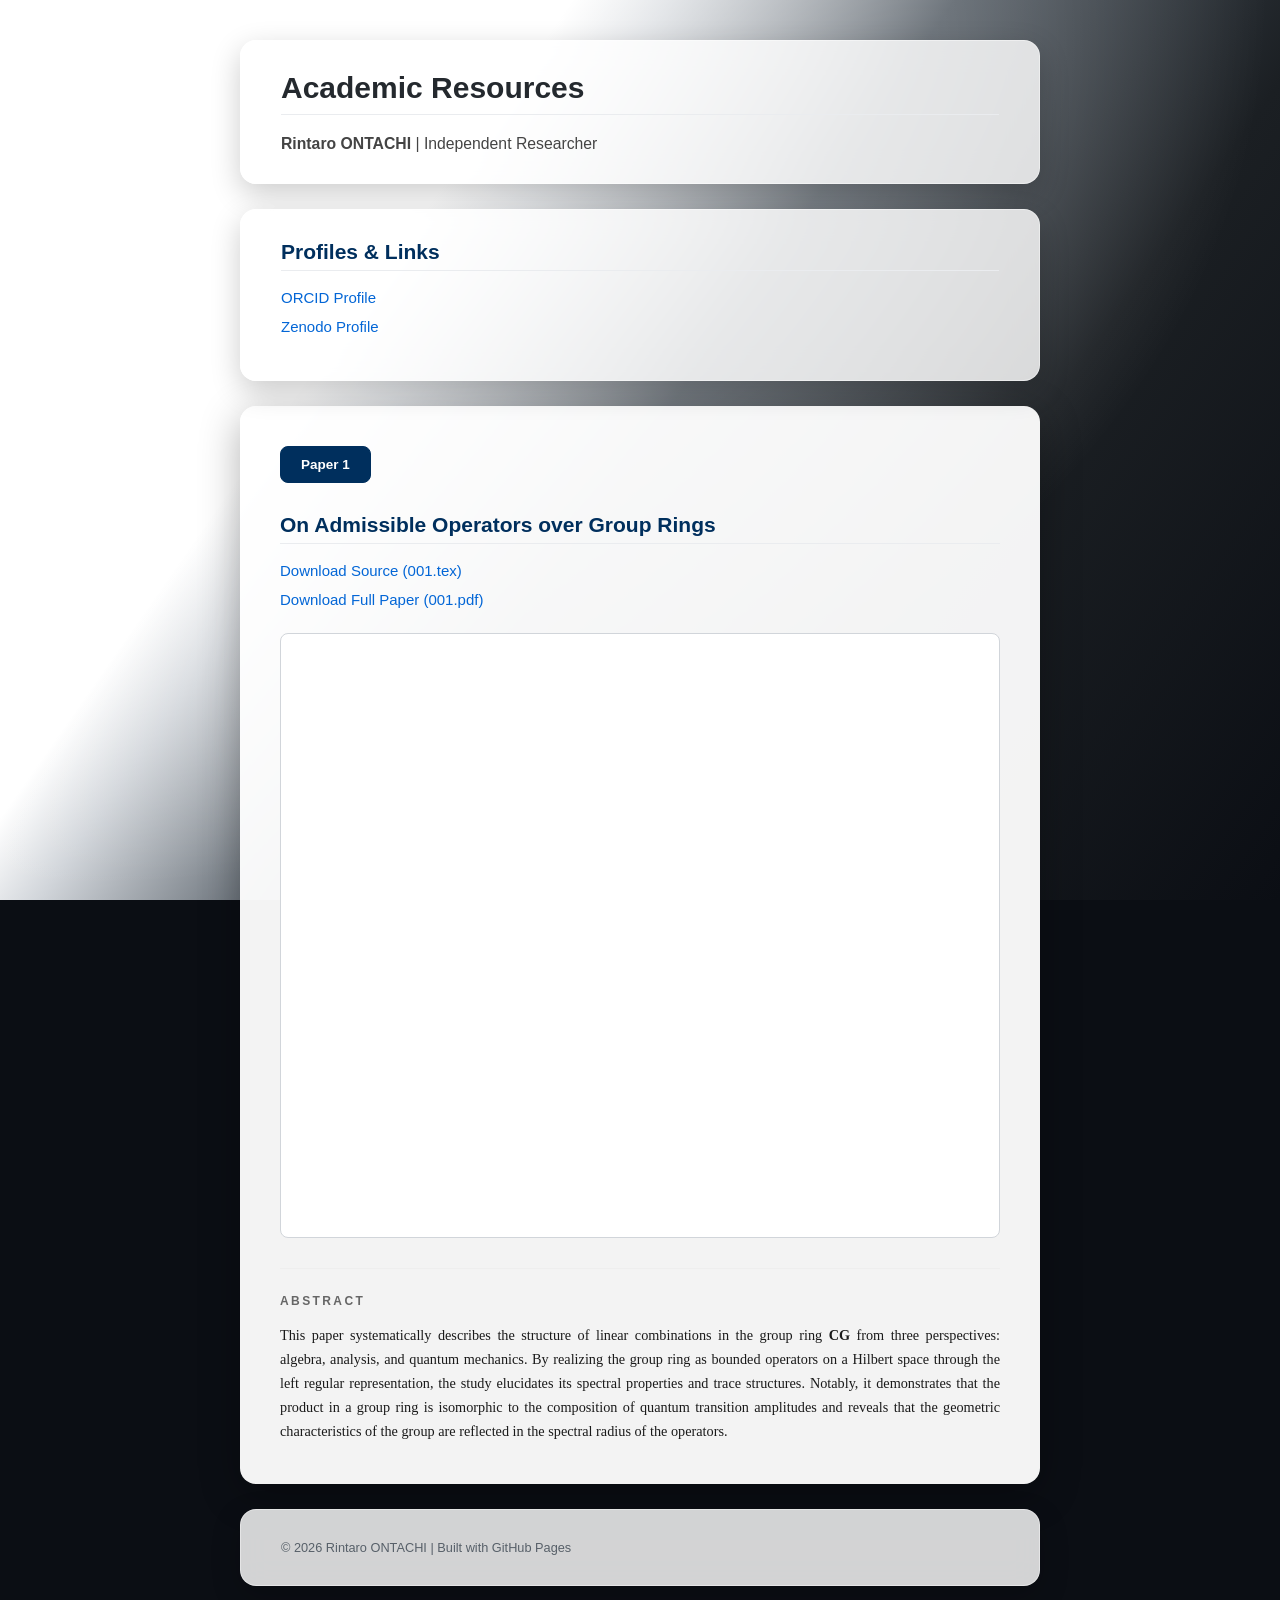
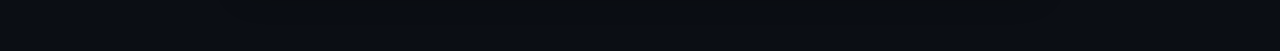
==== commit 955b1fe7: "deploy: 9fe5cca5b4192d9093bb62705ef74fa49d6bce9f" ====
--- a/index.html
+++ b/index.html
@@ -12,83 +12,161 @@
 
     <meta charset="UTF-8">
     <meta name="viewport" content="width=device-width, initial-scale=1.0">
-    <title>Maintenance - Academic Resources</title>
+    <title>Rintaro ONTACHI | Academic Profile</title>
+
     <style>
-        body, html {
-            margin: 0;
-            padding: 0;
-            height: 100%;
-            font-family: 'Helvetica Neue', Arial, sans-serif;
-            /* 白と単色（グレー/ネイビー系）のグラデーション */
-            background: linear-gradient(135deg, #ffffff 0%, #2c3e50 100%);
-            background-attachment: fixed;
-            display: flex;
-            justify-content: center;
-            align-items: center;
-            color: #1a202c;
+        body {
+            margin: 0; padding: 0; color: #24292e; font-size: 15px;
+            font-family: -apple-system, BlinkMacSystemFont, "Segoe UI", Roboto, sans-serif;
+            background-color: #0b0e14;
+            background-image: 
+                radial-gradient(at 0% 0%, rgba(255,255,255,0.9) 0%, transparent 70%),
+                linear-gradient(125deg, #ffffff 0%, #ffffff 30%, #d1d5da 35%, #444d56 50%, #1b1f23 70%, #0b0e14 100%);
+            background-attachment: fixed; min-height: 100vh;
         }
 
-        .maintenance-card {
-            background: rgba(255, 255, 255, 0.75);
-            backdrop-filter: blur(15px);
-            -webkit-backdrop-filter: blur(15px);
-            padding: 4rem 3rem;
-            border-radius: 20px;
-            box-shadow: 0 20px 40px rgba(0, 0, 0, 0.1);
-            max-width: 600px;
-            width: 85%;
-            text-align: center;
+        .container { max-width: 800px; margin: 0 auto; padding: 40px 20px; }
+
+        /* グラスモーフィズム共通 */
+        header, .glass-section, footer {
+            background-color: rgba(255, 255, 255, 0.82); 
+            padding: 30px 40px;
+            border-radius: 16px; margin-bottom: 25px; 
+            backdrop-filter: blur(15px); -webkit-backdrop-filter: blur(15px); 
+            box-shadow: 0 10px 30px rgba(0, 0, 0, 0.2);
             border: 1px solid rgba(255, 255, 255, 0.4);
         }
 
-        .title {
-            font-size: 4.5rem;
-            font-weight: 800;
-            margin: 0;
-            letter-spacing: -0.04em;
-            color: #1a365d; /* 濃い紺色 */
-            line-height: 1;
+        /* 論文切り替えメインカード */
+        .research-card {
+            background-color: rgba(255, 255, 255, 0.95);
+            padding: 40px;
+            border-radius: 16px; margin-bottom: 25px; 
+            box-shadow: 0 10px 40px rgba(0, 0, 0, 0.3);
         }
 
-        .subtitle {
-            font-size: 1.1rem;
-            font-weight: 600;
-            margin-top: 0.75rem;
-            margin-bottom: 2.5rem;
-            color: #4a5568;
-            text-transform: uppercase;
-            letter-spacing: 0.2em;
+        h1 { border-bottom: 1px solid #eaecef; padding-bottom: 0.3em; margin-top: 0; font-size: 2em; }
+        h2 { margin-top: 0; border-bottom: 1px solid #eaecef; padding-bottom: 0.3em; color: #002f5d; font-size: 1.4em; }
+
+        /* セレクターボタン */
+        .paper-selector { display: flex; gap: 10px; margin-bottom: 30px; flex-wrap: wrap; }
+        .paper-btn {
+            padding: 10px 20px; border: 1px solid #d1d5da; background: #fff;
+            border-radius: 8px; cursor: pointer; font-size: 0.9em; transition: 0.2s; font-weight: bold;
+        }
+        .paper-btn.active { background: #002f5d; color: #fff; border-color: #002f5d; }
+        
+        .link-list { list-style: none; padding: 0; }
+        .link-list li { margin-bottom: 12px; }
+        .link-list a { color: #0366d6; text-decoration: none; font-weight: 500; }
+
+        /* プレビューエリア */
+        .pdf-container {
+            margin: 20px 0 30px 0; border: 1px solid #d1d5da; border-radius: 8px;
+            overflow: hidden; background: #fff;
+        }
+        iframe { width: 100%; height: 600px; border: none; }
+
+        /* Abstract装飾 */
+        .abstract-container { border-top: 1px solid #eee; padding-top: 25px; }
+        .abstract-label {
+            font-size: 0.8em; text-transform: uppercase; letter-spacing: 0.2em;
+            color: #666; margin-bottom: 15px; font-weight: bold; display: block;
+        }
+        .abstract-content {
+            font-family: 'EB Garamond', serif; font-size: 0.95em;
+            line-height: 1.7; color: #1a1a1a; text-align: justify;
         }
 
-        .message {
-            font-size: 1.05rem;
-            line-height: 1.8;
-            color: #2d3748;
-            border-top: 1px solid rgba(0, 0, 0, 0.08);
-            padding-top: 2.5rem;
-        }
-
-        .brand-name {
-            font-size: 0.85rem;
-            margin-top: 3.5rem;
-            color: #718096;
-            font-weight: 500;
-        }
+        footer p { margin: 0; font-size: 0.85em; color: #586069; }
     </style>
 </head>
 <body>
 
-    <div class="maintenance-card">
-        <h1 class="title">Sorry</h1>
-        <div class="subtitle">Maintenance</div>
+<div class="container">
+    <header>
+        <h1>Academic Resources</h1>
+        <p style="font-size: 1.05em; color: #444; margin: 10px 0 0 0;"><strong>Rintaro ONTACHI</strong> | Independent Researcher</p>
+    </header>
+
+    <section class="glass-section">
+        <h2>Profiles & Links</h2>
+        <ul class="link-list">
+            <li><a href="https://orcid.org/0009-0008-9733-8193" target="_blank">ORCID Profile</a></li>
+            <li><a href="https://zenodo.org/search?q=metadata.creators.person_or_org.name%3A%22Ontachi%2C%20Rintaro%22" target="_blank">Zenodo Profile</a></li>
+        </ul>
+    </section>
+
+    <section class="research-card">
+        <div class="paper-selector" id="paperSelector"></div>
+
+        <div id="dynamicContent">
+            <h2 id="paperTitle">Loading...</h2>
+            
+            <ul id="downloadLinks" class="link-list" style="margin-bottom: 25px;">
+                </ul>
+
+            <div class="pdf-container">
+                <iframe id="pdfViewer" src="" title="Document Preview"></iframe>
+            </div>
+
+            <div class="abstract-container">
+                <span class="abstract-label">Abstract</span>
+                <div id="abstractText" class="abstract-content">
+                    </div>
+            </div>
+        </div>
+    </section>
+
+    <footer>
+        <p>&copy; 2026 Rintaro ONTACHI | Built with GitHub Pages</p>
+    </footer>
+</div>
+
+<script>
+    // 論文ごとのデータ設定
+    const papers = [
+        {
+            label: "Paper 1",
+            title: "On Admissible Operators over Group Rings",
+            pdf: "001.pdf",
+            tex: "001.tex",
+            abstract: "This paper systematically describes the structure of linear combinations in the group ring <strong>CG</strong> from three perspectives: algebra, analysis, and quantum mechanics. By realizing the group ring as bounded operators on a Hilbert space through the left regular representation, the study elucidates its spectral properties and trace structures. Notably, it demonstrates that the product in a group ring is isomorphic to the composition of quantum transition amplitudes and reveals that the geometric characteristics of the group are reflected in the spectral radius of the operators."
+        }
+    ];
+
+    const selector = document.getElementById('paperSelector');
+    const titleEl = document.getElementById('paperTitle');
+    const viewer = document.getElementById('pdfViewer');
+    const abstractDiv = document.getElementById('abstractText');
+    const downloadDiv = document.getElementById('downloadLinks');
+
+    function updatePaper(index) {
+        const p = papers[index];
         
-        <p class="message">
-            This website is currently down for maintenance.<br>
-            We apologize for the inconvenience and will be back online shortly.
-        </p>
+        titleEl.innerText = p.title;
+        viewer.src = p.pdf;
+        abstractDiv.innerHTML = p.abstract;
+        downloadDiv.innerHTML = `
+            <li><a href="${p.tex}" download>Download Source (${p.tex})</a></li>
+            <li><a href="${p.pdf}" download>Download Full Paper (${p.pdf})</a></li>
+        `;
 
-        <div class="brand-name">© 2026 Rintaro ONTACHI | Built with GitHub Pages</div>
-    </div>
+        document.querySelectorAll('.paper-btn').forEach((btn, i) => {
+            btn.classList.toggle('active', i === index);
+        });
+    }
+
+    papers.forEach((p, index) => {
+        const btn = document.createElement('button');
+        btn.className = 'paper-btn';
+        btn.innerText = p.label;
+        btn.onclick = () => updatePaper(index);
+        selector.appendChild(btn);
+    });
+
+    updatePaper(0);
+</script>
 
 </body>
 </html>
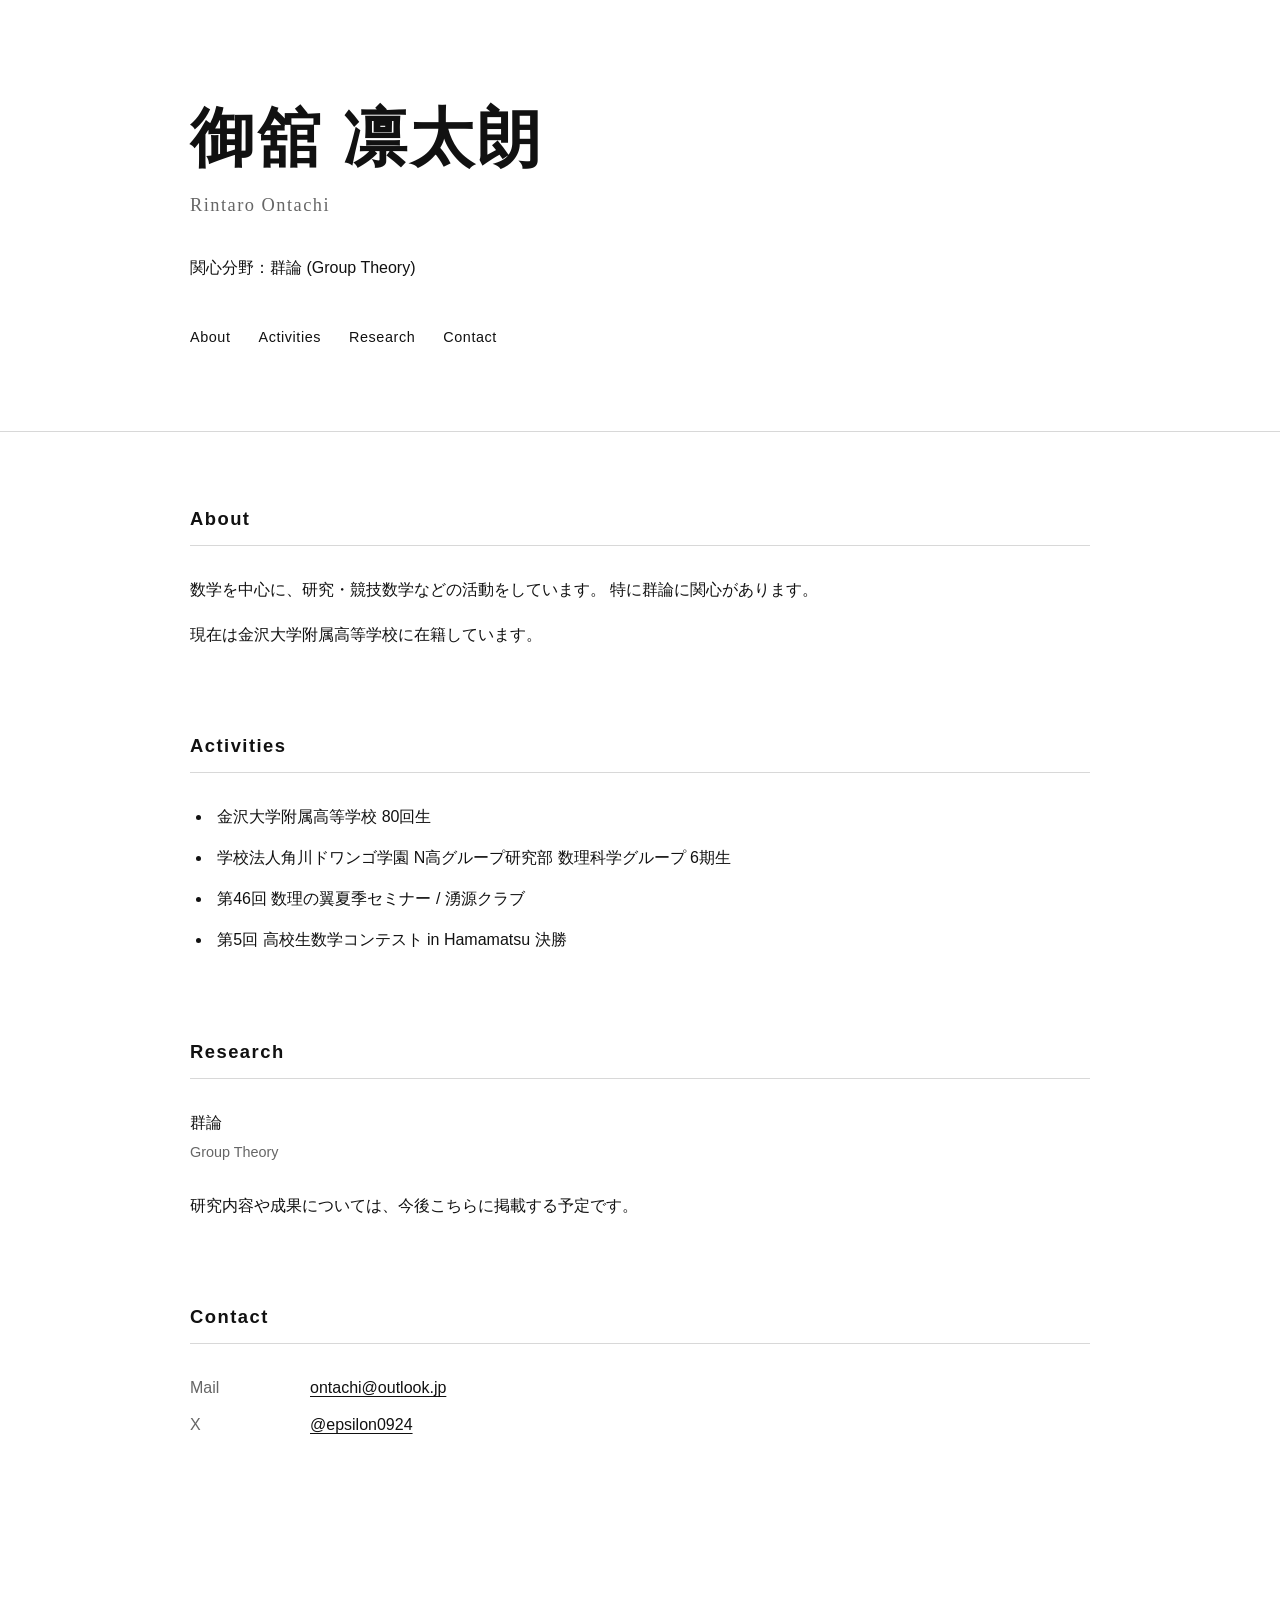
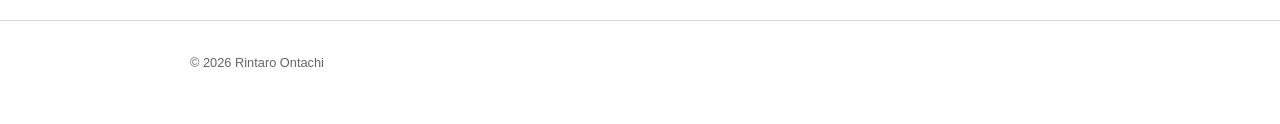
==== commit 52ec28dc: "Rename normal.html to index.html" ====
--- a/index.html
+++ b/index.html
@@ -1,172 +1,301 @@
 <!DOCTYPE html>
-<html lang="en">
+<html lang="ja">
 <head>
-    <script async src="https://www.googletagmanager.com/gtag/js?id=G-D9DGJTDV9B"></script>
-    <script>
-      window.dataLayer = window.dataLayer || [];
-      function gtag(){dataLayer.push(arguments);}
-      gtag('js', new Date());
-
-      gtag('config', 'G-D9DGJTDV9B');
-    </script>
-
-    <meta charset="UTF-8">
-    <meta name="viewport" content="width=device-width, initial-scale=1.0">
-    <title>Rintaro ONTACHI | Academic Profile</title>
-
-    <style>
-        body {
-            margin: 0; padding: 0; color: #24292e; font-size: 15px;
-            font-family: -apple-system, BlinkMacSystemFont, "Segoe UI", Roboto, sans-serif;
-            background-color: #0b0e14;
-            background-image: 
-                radial-gradient(at 0% 0%, rgba(255,255,255,0.9) 0%, transparent 70%),
-                linear-gradient(125deg, #ffffff 0%, #ffffff 30%, #d1d5da 35%, #444d56 50%, #1b1f23 70%, #0b0e14 100%);
-            background-attachment: fixed; min-height: 100vh;
-        }
-
-        .container { max-width: 800px; margin: 0 auto; padding: 40px 20px; }
-
-        /* グラスモーフィズム共通 */
-        header, .glass-section, footer {
-            background-color: rgba(255, 255, 255, 0.82); 
-            padding: 30px 40px;
-            border-radius: 16px; margin-bottom: 25px; 
-            backdrop-filter: blur(15px); -webkit-backdrop-filter: blur(15px); 
-            box-shadow: 0 10px 30px rgba(0, 0, 0, 0.2);
-            border: 1px solid rgba(255, 255, 255, 0.4);
-        }
-
-        /* 論文切り替えメインカード */
-        .research-card {
-            background-color: rgba(255, 255, 255, 0.95);
-            padding: 40px;
-            border-radius: 16px; margin-bottom: 25px; 
-            box-shadow: 0 10px 40px rgba(0, 0, 0, 0.3);
-        }
-
-        h1 { border-bottom: 1px solid #eaecef; padding-bottom: 0.3em; margin-top: 0; font-size: 2em; }
-        h2 { margin-top: 0; border-bottom: 1px solid #eaecef; padding-bottom: 0.3em; color: #002f5d; font-size: 1.4em; }
-
-        /* セレクターボタン */
-        .paper-selector { display: flex; gap: 10px; margin-bottom: 30px; flex-wrap: wrap; }
-        .paper-btn {
-            padding: 10px 20px; border: 1px solid #d1d5da; background: #fff;
-            border-radius: 8px; cursor: pointer; font-size: 0.9em; transition: 0.2s; font-weight: bold;
-        }
-        .paper-btn.active { background: #002f5d; color: #fff; border-color: #002f5d; }
-        
-        .link-list { list-style: none; padding: 0; }
-        .link-list li { margin-bottom: 12px; }
-        .link-list a { color: #0366d6; text-decoration: none; font-weight: 500; }
-
-        /* プレビューエリア */
-        .pdf-container {
-            margin: 20px 0 30px 0; border: 1px solid #d1d5da; border-radius: 8px;
-            overflow: hidden; background: #fff;
-        }
-        iframe { width: 100%; height: 600px; border: none; }
-
-        /* Abstract装飾 */
-        .abstract-container { border-top: 1px solid #eee; padding-top: 25px; }
-        .abstract-label {
-            font-size: 0.8em; text-transform: uppercase; letter-spacing: 0.2em;
-            color: #666; margin-bottom: 15px; font-weight: bold; display: block;
-        }
-        .abstract-content {
-            font-family: 'EB Garamond', serif; font-size: 0.95em;
-            line-height: 1.7; color: #1a1a1a; text-align: justify;
-        }
-
-        footer p { margin: 0; font-size: 0.85em; color: #586069; }
-    </style>
+  <meta charset="UTF-8">
+  <meta name="viewport" content="width=device-width, initial-scale=1.0">
+
+  <title>御舘 凛太朗 | Rintaro Ontachi</title>
+
+  <meta name="description"
+        content="御舘 凛太朗の個人ホームページ。数学、群論、研究活動などについて掲載しています。">
+
+  <style>
+    :root {
+      --text: #111;
+      --sub: #666;
+      --line: #d8d8d8;
+      --bg: #fff;
+      --link: #111;
+      --max-width: 900px;
+    }
+
+    * {
+      box-sizing: border-box;
+    }
+
+    html {
+      scroll-behavior: smooth;
+    }
+
+    body {
+      margin: 0;
+      background: var(--bg);
+      color: var(--text);
+      font-family:
+        -apple-system,
+        BlinkMacSystemFont,
+        "Noto Sans JP",
+        "Helvetica Neue",
+        Arial,
+        sans-serif;
+      line-height: 1.8;
+    }
+
+    a {
+      color: var(--link);
+      text-decoration: underline;
+      text-underline-offset: 3px;
+    }
+
+    a:hover {
+      opacity: 0.6;
+    }
+
+    .container {
+      width: min(calc(100% - 40px), var(--max-width));
+      margin: 0 auto;
+    }
+
+    header {
+      padding: 100px 0 80px;
+      border-bottom: 1px solid var(--line);
+    }
+
+    .name-ja {
+      margin: 0;
+      font-size: clamp(2.2rem, 6vw, 4rem);
+      font-weight: 600;
+      letter-spacing: 0.04em;
+      line-height: 1.2;
+    }
+
+    .name-en {
+      margin: 12px 0 0;
+      font-family: Georgia, "Times New Roman", serif;
+      font-size: 1.15rem;
+      letter-spacing: 0.08em;
+      color: var(--sub);
+    }
+
+    .interest {
+      margin-top: 32px;
+      font-size: 1rem;
+    }
+
+    nav {
+      margin-top: 42px;
+      display: flex;
+      gap: 28px;
+      flex-wrap: wrap;
+    }
+
+    nav a {
+      font-size: 0.9rem;
+      text-decoration: none;
+      letter-spacing: 0.04em;
+    }
+
+    main {
+      padding: 70px 0 100px;
+    }
+
+    section {
+      margin-bottom: 80px;
+    }
+
+    h2 {
+      margin: 0 0 30px;
+      padding-bottom: 10px;
+      border-bottom: 1px solid var(--line);
+
+      font-size: 1.15rem;
+      font-weight: 600;
+      letter-spacing: 0.08em;
+    }
+
+    .item {
+      margin-bottom: 26px;
+    }
+
+    .item-title {
+      font-weight: 500;
+    }
+
+    .item-meta {
+      margin-top: 2px;
+      color: var(--sub);
+      font-size: 0.9rem;
+    }
+
+    .activity-list {
+      margin: 0;
+      padding-left: 1.4em;
+    }
+
+    .activity-list li {
+      margin-bottom: 12px;
+      padding-left: 0.3em;
+    }
+
+    .contact {
+      display: grid;
+      grid-template-columns: 100px 1fr;
+      gap: 8px 20px;
+      max-width: 600px;
+    }
+
+    .contact dt {
+      color: var(--sub);
+    }
+
+    .contact dd {
+      margin: 0;
+    }
+
+    footer {
+      border-top: 1px solid var(--line);
+      padding: 30px 0 50px;
+      color: var(--sub);
+      font-size: 0.8rem;
+    }
+
+    @media (max-width: 600px) {
+      header {
+        padding: 65px 0 55px;
+      }
+
+      main {
+        padding: 50px 0 70px;
+      }
+
+      section {
+        margin-bottom: 60px;
+      }
+
+      nav {
+        gap: 18px;
+      }
+
+      .contact {
+        grid-template-columns: 80px 1fr;
+      }
+    }
+  </style>
 </head>
+
 <body>
 
-<div class="container">
-    <header>
-        <h1>Academic Resources</h1>
-        <p style="font-size: 1.05em; color: #444; margin: 10px 0 0 0;"><strong>Rintaro ONTACHI</strong> | Independent Researcher</p>
-    </header>
-
-    <section class="glass-section">
-        <h2>Profiles & Links</h2>
-        <ul class="link-list">
-            <li><a href="https://orcid.org/0009-0008-9733-8193" target="_blank">ORCID Profile</a></li>
-            <li><a href="https://zenodo.org/search?q=metadata.creators.person_or_org.name%3A%22Ontachi%2C%20Rintaro%22" target="_blank">Zenodo Profile</a></li>
+  <header>
+    <div class="container">
+
+      <h1 class="name-ja">御舘 凛太朗</h1>
+      <p class="name-en">Rintaro Ontachi</p>
+
+      <p class="interest">
+        関心分野：群論 (Group Theory)
+      </p>
+
+      <nav>
+        <a href="#about">About</a>
+        <a href="#activities">Activities</a>
+        <a href="#research">Research</a>
+        <a href="#contact">Contact</a>
+      </nav>
+
+    </div>
+  </header>
+
+
+  <main>
+    <div class="container">
+
+      <!-- About -->
+      <section id="about">
+        <h2>About</h2>
+
+        <p>
+          数学を中心に、研究・競技数学などの活動をしています。
+          特に群論に関心があります。
+        </p>
+
+        <p>
+          現在は金沢大学附属高等学校に在籍しています。
+        </p>
+      </section>
+
+
+      <!-- Activities -->
+      <section id="activities">
+        <h2>Activities</h2>
+
+        <ul class="activity-list">
+          <li>
+            金沢大学附属高等学校 80回生
+          </li>
+
+          <li>
+            学校法人角川ドワンゴ学園
+            N高グループ研究部 数理科学グループ 6期生
+          </li>
+
+          <li>
+            第46回 数理の翼夏季セミナー / 湧源クラブ
+          </li>
+
+          <li>
+            第5回 高校生数学コンテスト in Hamamatsu 決勝
+          </li>
         </ul>
-    </section>
-
-    <section class="research-card">
-        <div class="paper-selector" id="paperSelector"></div>
-
-        <div id="dynamicContent">
-            <h2 id="paperTitle">Loading...</h2>
-            
-            <ul id="downloadLinks" class="link-list" style="margin-bottom: 25px;">
-                </ul>
-
-            <div class="pdf-container">
-                <iframe id="pdfViewer" src="" title="Document Preview"></iframe>
-            </div>
-
-            <div class="abstract-container">
-                <span class="abstract-label">Abstract</span>
-                <div id="abstractText" class="abstract-content">
-                    </div>
-            </div>
+      </section>
+
+
+      <!-- Research -->
+      <section id="research">
+        <h2>Research</h2>
+
+        <div class="item">
+          <div class="item-title">群論</div>
+          <div class="item-meta">Group Theory</div>
         </div>
-    </section>
-
-    <footer>
-        <p>&copy; 2026 Rintaro ONTACHI | Built with GitHub Pages</p>
-    </footer>
-</div>
-
-<script>
-    // 論文ごとのデータ設定
-    const papers = [
-        {
-            label: "Paper 1",
-            title: "On Admissible Operators over Group Rings",
-            pdf: "001.pdf",
-            tex: "001.tex",
-            abstract: "This paper systematically describes the structure of linear combinations in the group ring <strong>CG</strong> from three perspectives: algebra, analysis, and quantum mechanics. By realizing the group ring as bounded operators on a Hilbert space through the left regular representation, the study elucidates its spectral properties and trace structures. Notably, it demonstrates that the product in a group ring is isomorphic to the composition of quantum transition amplitudes and reveals that the geometric characteristics of the group are reflected in the spectral radius of the operators."
-        }
-    ];
-
-    const selector = document.getElementById('paperSelector');
-    const titleEl = document.getElementById('paperTitle');
-    const viewer = document.getElementById('pdfViewer');
-    const abstractDiv = document.getElementById('abstractText');
-    const downloadDiv = document.getElementById('downloadLinks');
-
-    function updatePaper(index) {
-        const p = papers[index];
-        
-        titleEl.innerText = p.title;
-        viewer.src = p.pdf;
-        abstractDiv.innerHTML = p.abstract;
-        downloadDiv.innerHTML = `
-            <li><a href="${p.tex}" download>Download Source (${p.tex})</a></li>
-            <li><a href="${p.pdf}" download>Download Full Paper (${p.pdf})</a></li>
-        `;
-
-        document.querySelectorAll('.paper-btn').forEach((btn, i) => {
-            btn.classList.toggle('active', i === index);
-        });
-    }
-
-    papers.forEach((p, index) => {
-        const btn = document.createElement('button');
-        btn.className = 'paper-btn';
-        btn.innerText = p.label;
-        btn.onclick = () => updatePaper(index);
-        selector.appendChild(btn);
-    });
-
-    updatePaper(0);
-</script>
+
+        <p>
+          研究内容や成果については、今後こちらに掲載する予定です。
+        </p>
+      </section>
+
+
+      <!-- Contact -->
+      <section id="contact">
+        <h2>Contact</h2>
+
+        <dl class="contact">
+          <dt>Mail</dt>
+          <dd>
+            <a href="mailto:ontachi@outlook.jp">
+              ontachi@outlook.jp
+            </a>
+          </dd>
+
+          <dt>X</dt>
+          <dd>
+            <a href="https://x.com/epsilon0924"
+               target="_blank"
+               rel="noopener noreferrer">
+              @epsilon0924
+            </a>
+          </dd>
+        </dl>
+      </section>
+
+    </div>
+  </main>
+
+
+  <footer>
+    <div class="container">
+      © 2026 Rintaro Ontachi
+    </div>
+  </footer>
 
 </body>
 </html>
